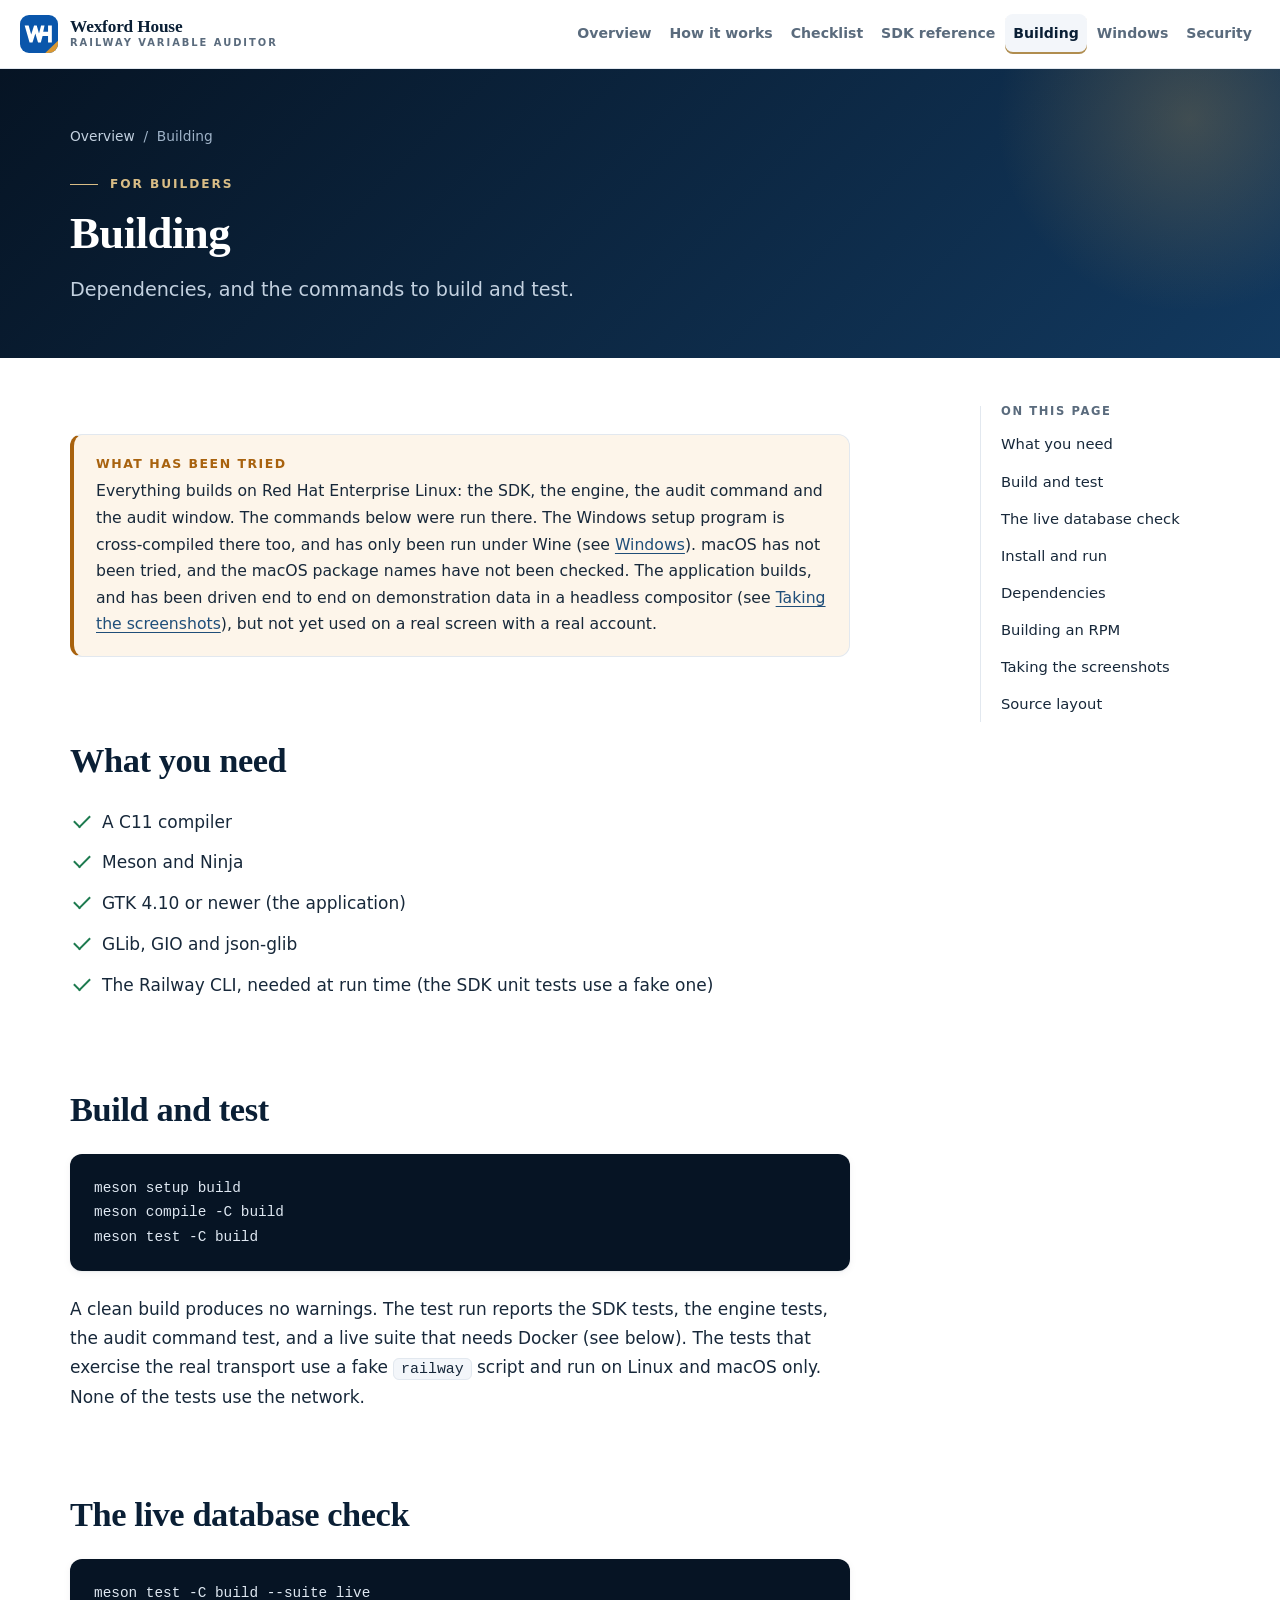
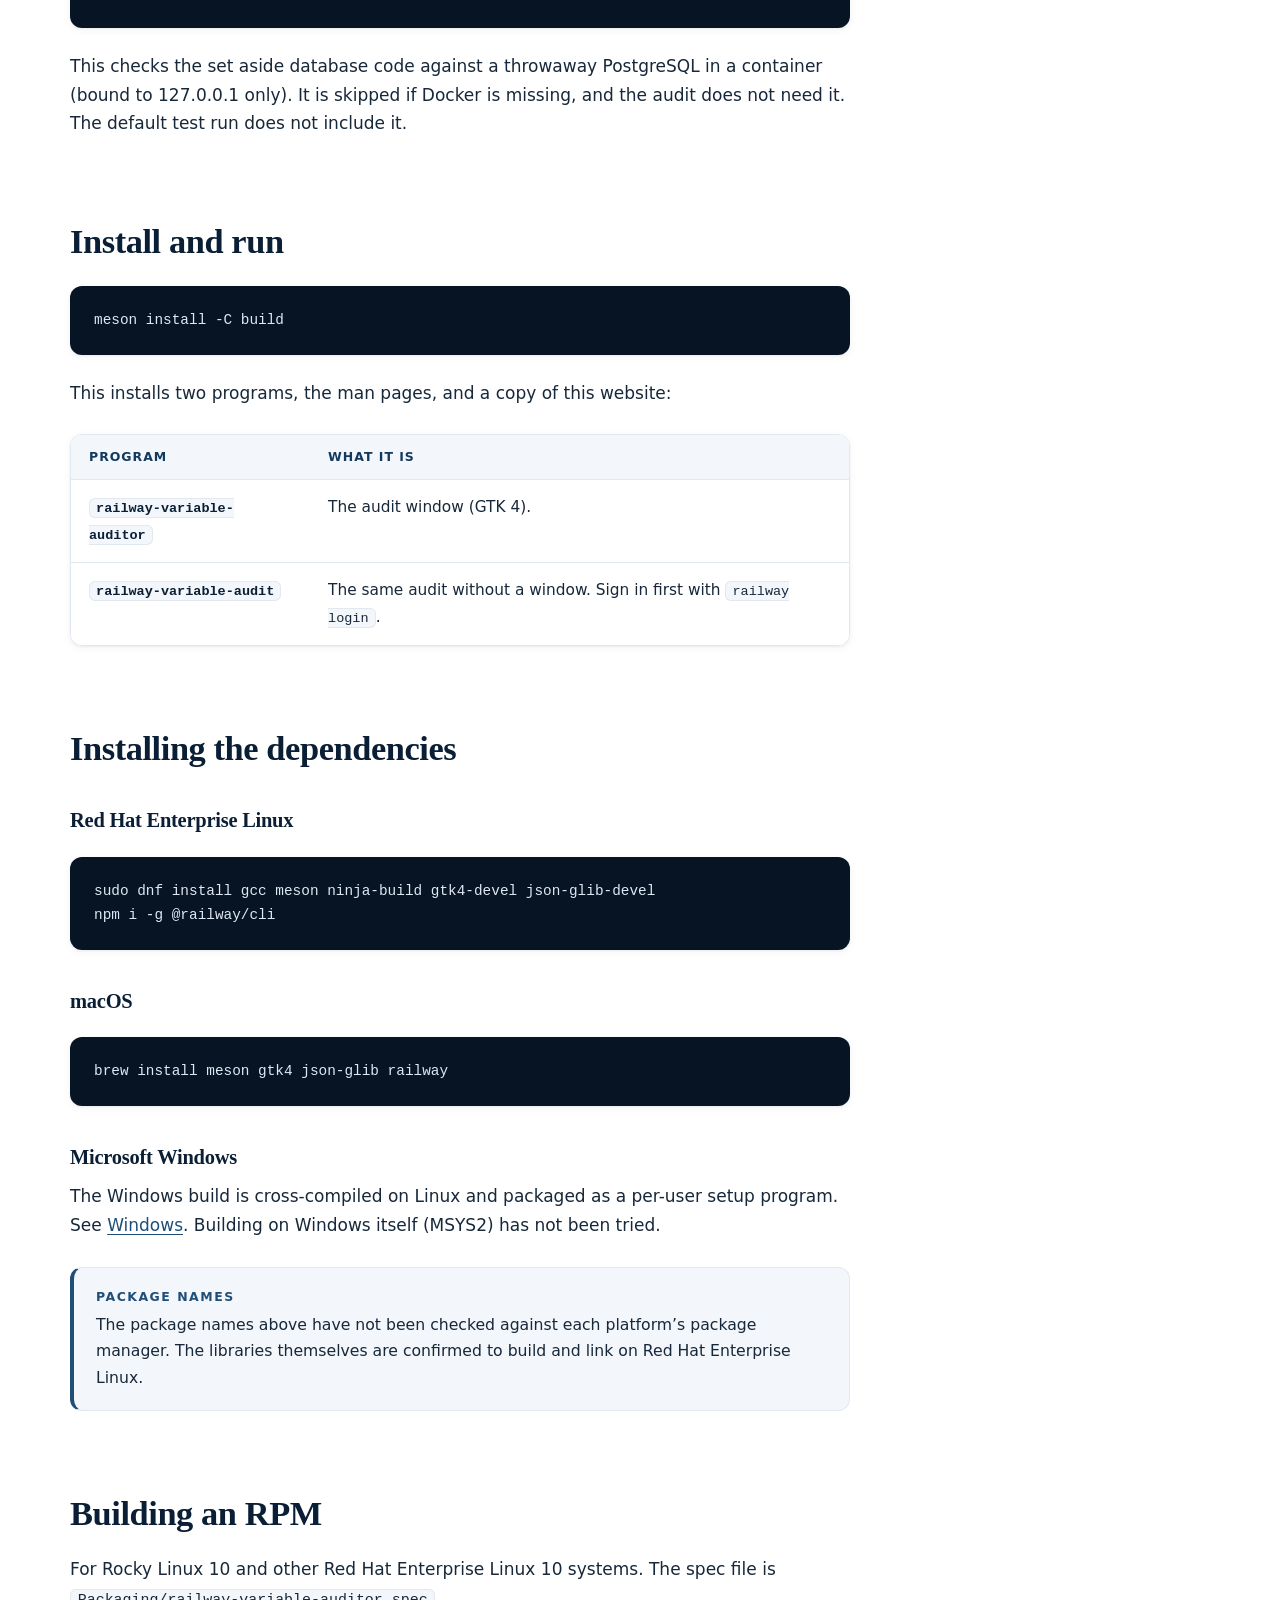
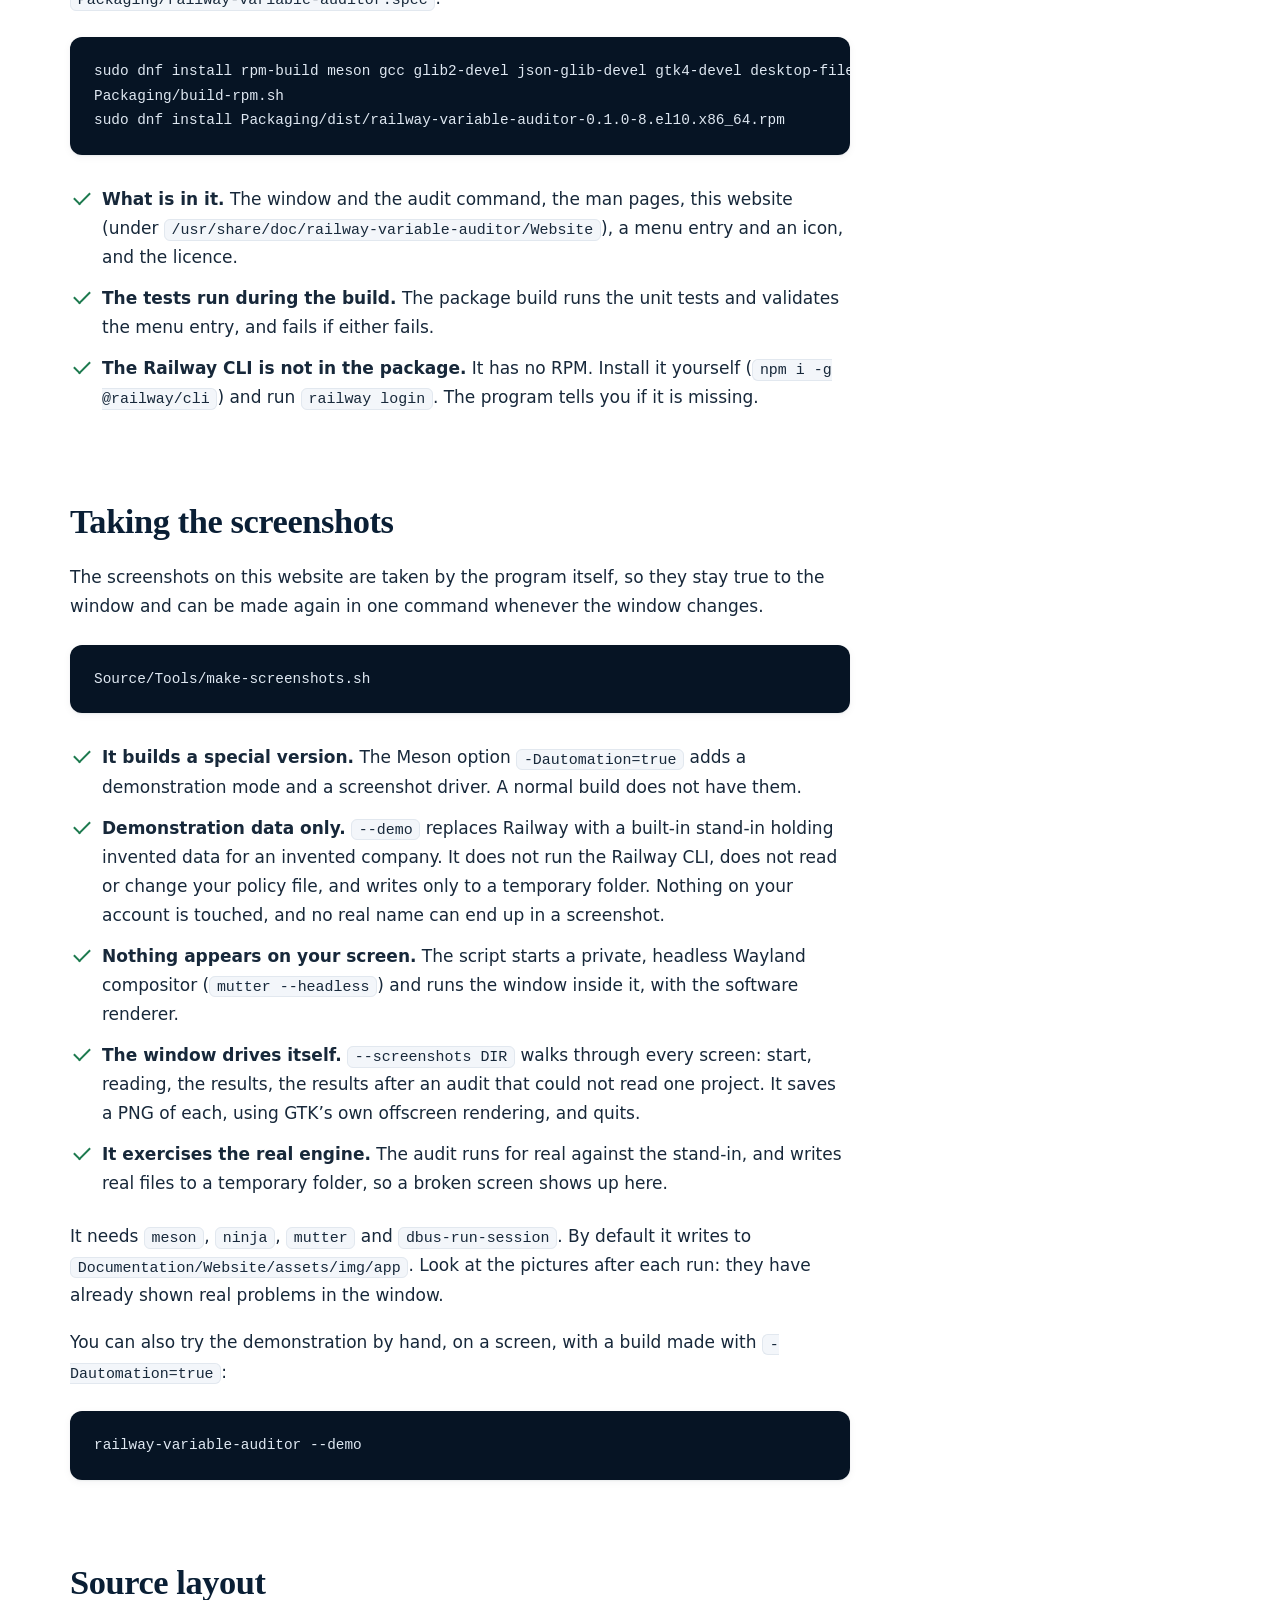
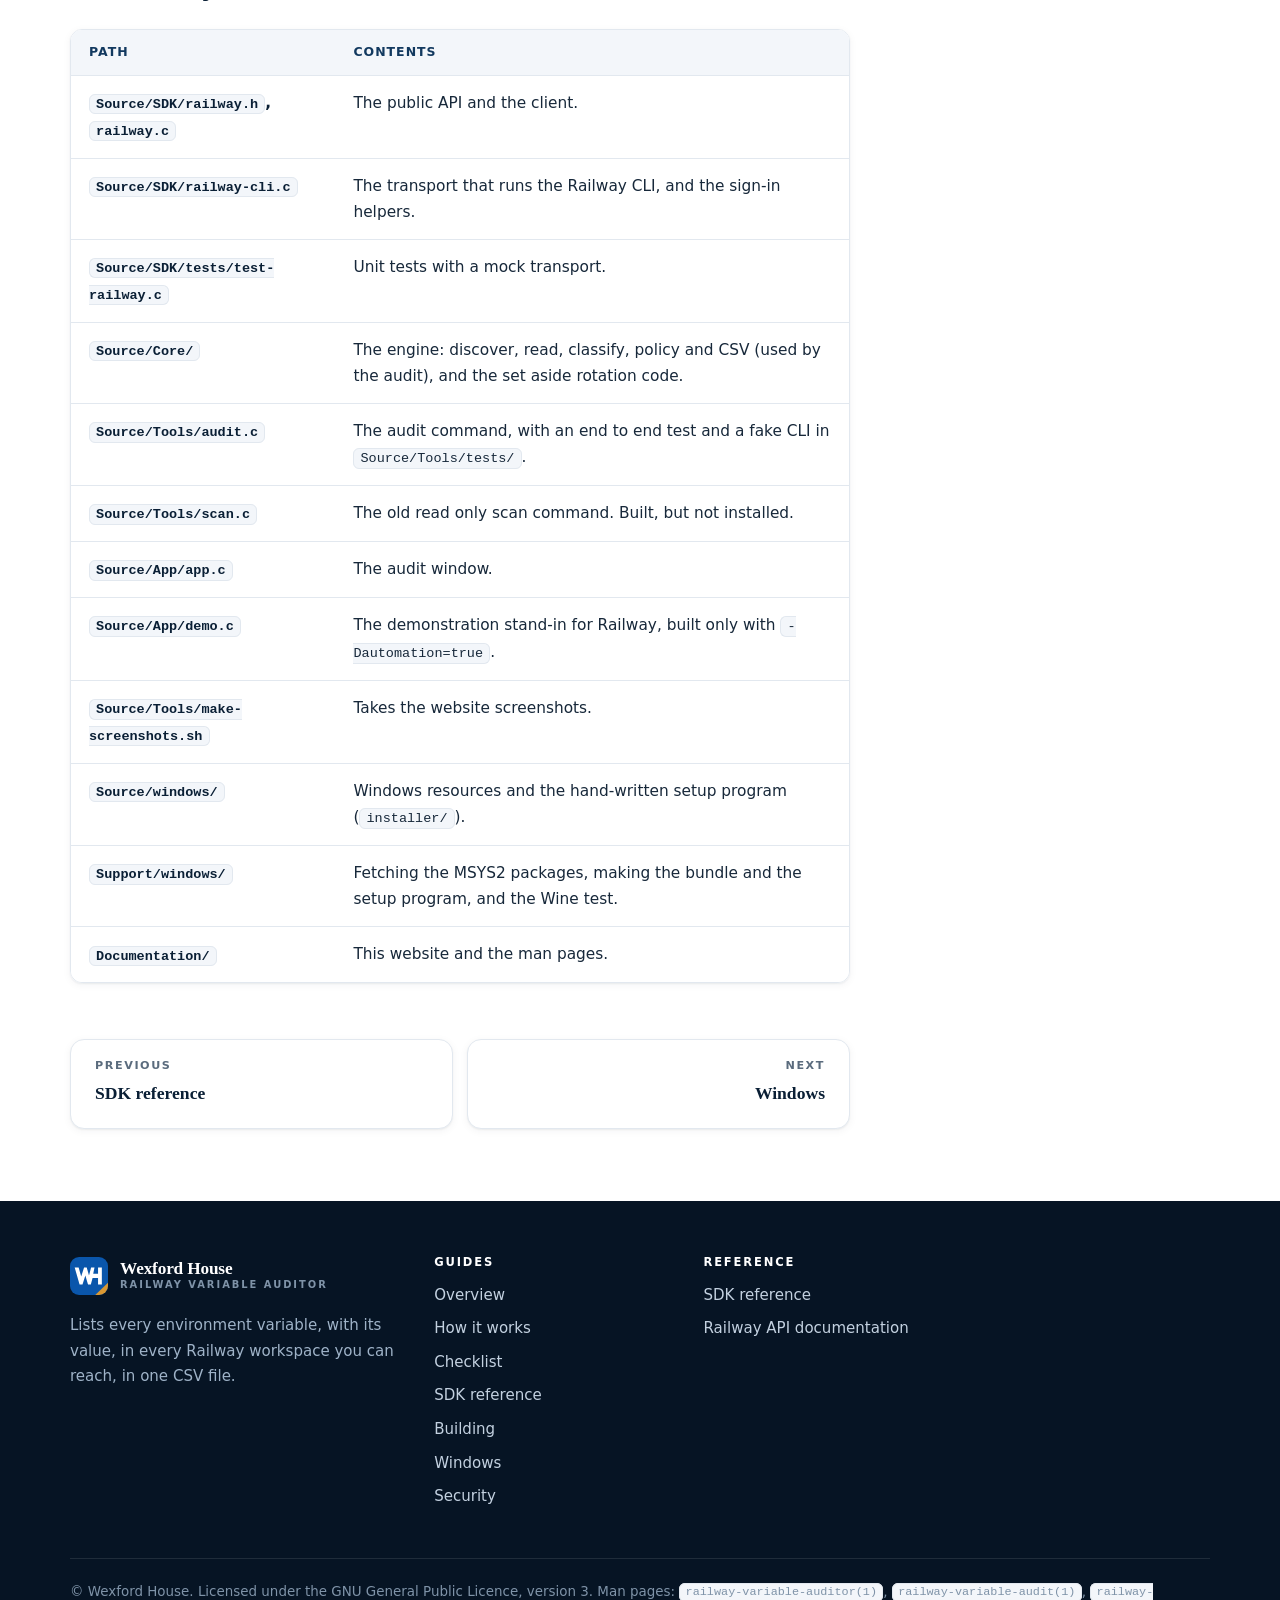
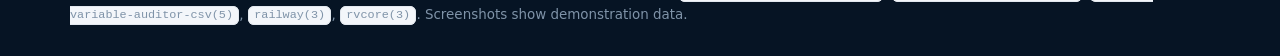
==== Documentation/Website/building.html @ 920ac32e "Initial commit" ====
<!--
  Copyright (c) 2026, Ross WD Cameron <ross@wexfordhouse.co.za>
  Copyright (c) 2026, Wexford House <https://wexfordhouse.co.za/>
-->
<!doctype html>
<html lang="en-ZA">
<head>
<meta charset="utf-8">
<meta name="viewport" content="width=device-width, initial-scale=1">
<title>Building | Wexford House Railway Variable Auditor</title>
<meta name="description" content="How to build and test Railway Variable Auditor with Meson on Red Hat Enterprise Linux, and the Windows setup program.">
<meta name="theme-color" content="#0a1f35">
<link rel="icon" href="assets/img/favicon.svg" type="image/svg+xml">
<link rel="stylesheet" href="assets/css/style.css">
</head>
<body>
<a class="skip" href="#main">Skip to content</a>
<header class="site-header">
<div class="wrap">
<a class="brand" href="index.html" aria-label="Wexford House Railway Variable Auditor - home"><img src="assets/img/favicon.svg" alt="" width="38" height="38"><span><b>Wexford House</b><small>Railway Variable Auditor</small></span></a>
<input type="checkbox" id="nav-toggle" class="nav-toggle" aria-label="Toggle navigation menu">
<label for="nav-toggle" class="nav-button" aria-hidden="true"><span></span><span></span><span></span></label>
<nav class="site-nav" aria-label="Main"><a href="index.html">Overview</a><a href="how-it-works.html">How it works</a><a href="checklist.html">Checklist</a><a href="sdk.html">SDK reference</a><a href="building.html" aria-current="page">Building</a><a href="windows.html">Windows</a><a href="security.html">Security</a></nav>
</div>
</header>
<main id="main">
<section class="page-head"><div class="wrap">
<div class="crumbs"><a href="index.html">Overview</a> &nbsp;/&nbsp; Building</div>
<span class="eyebrow">For builders</span>
<h1>Building</h1>
<p class="lead">Dependencies, and the commands to build and test.</p>
</div></section>
<div class="wrap doc">
<article>

<div class="callout warn"><strong class="t">What has been tried</strong><p>Everything builds on Red Hat Enterprise Linux: the SDK, the engine, the audit command and the audit window. The commands below were run there. The Windows setup program is cross-compiled there too, and has only been run under Wine (see <a href="windows.html">Windows</a>). macOS has not been tried, and the macOS package names have not been checked. The application builds, and has been driven end to end on demonstration data in a headless compositor (see <a href="#screenshots">Taking the screenshots</a>), but not yet used on a real screen with a real account.</p></div>

<h2 id="needs">What you need</h2>
<ul class="checks">
<li>A C11 compiler</li>
<li>Meson and Ninja</li>
<li>GTK 4.10 or newer (the application)</li>
<li>GLib, GIO and json-glib</li>
<li>The Railway CLI, needed at run time (the SDK unit tests use a fake one)</li>
</ul>

<h2 id="commands">Build and test</h2>
<pre><code>meson setup build
meson compile -C build
meson test -C build</code></pre>
<p>A clean build produces no warnings. The test run reports the SDK tests, the engine tests, the audit command test, and a live suite that needs Docker (see below). The tests that exercise the real transport use a fake <code>railway</code> script and run on Linux and macOS only. None of the tests use the network.</p>

<h2 id="live">The live database check</h2>
<pre><code>meson test -C build --suite live</code></pre>
<p>This checks the set aside database code against a throwaway PostgreSQL in a container (bound to 127.0.0.1 only). It is skipped if Docker is missing, and the audit does not need it. The default test run does not include it.</p>

<h2 id="install">Install and run</h2>
<pre><code>meson install -C build</code></pre>
<p>This installs two programs, the man pages, and a copy of this website:</p>
<div class="table-wrap"><table>
<thead><tr><th>Program</th><th>What it is</th></tr></thead>
<tbody>
<tr><td><code>railway-variable-auditor</code></td><td>The audit window (GTK 4).</td></tr>
<tr><td><code>railway-variable-audit</code></td><td>The same audit without a window. Sign in first with <code>railway login</code>.</td></tr>
</tbody></table></div>

<h2 id="platforms">Installing the dependencies</h2>
<h3>Red Hat Enterprise Linux</h3>
<pre><code>sudo dnf install gcc meson ninja-build gtk4-devel json-glib-devel
npm i -g @railway/cli</code></pre>
<h3>macOS</h3>
<pre><code>brew install meson gtk4 json-glib railway</code></pre>
<h3>Microsoft Windows</h3>
<p>The Windows build is cross-compiled on Linux and packaged as a per-user setup program. See <a href="windows.html">Windows</a>. Building on Windows itself (MSYS2) has not been tried.</p>
<div class="callout"><strong class="t">Package names</strong><p>The package names above have not been checked against each platform&rsquo;s package manager. The libraries themselves are confirmed to build and link on Red Hat Enterprise Linux.</p></div>

<h2 id="rpm">Building an RPM</h2>
<p>For Rocky Linux 10 and other Red Hat Enterprise Linux 10 systems. The spec file is <code>Packaging/railway-variable-auditor.spec</code>.</p>
<pre><code>sudo dnf install rpm-build meson gcc glib2-devel json-glib-devel gtk4-devel desktop-file-utils
Packaging/build-rpm.sh
sudo dnf install Packaging/dist/railway-variable-auditor-0.1.0-8.el10.x86_64.rpm</code></pre>
<ul class="checks">
<li><b>What is in it.</b> The window and the audit command, the man pages, this website (under <code>/usr/share/doc/railway-variable-auditor/Website</code>), a menu entry and an icon, and the licence.</li>
<li><b>The tests run during the build.</b> The package build runs the unit tests and validates the menu entry, and fails if either fails.</li>
<li><b>The Railway CLI is not in the package.</b> It has no RPM. Install it yourself (<code>npm i -g @railway/cli</code>) and run <code>railway login</code>. The program tells you if it is missing.</li>
</ul>

<h2 id="screenshots">Taking the screenshots</h2>
<p>The screenshots on this website are taken by the program itself, so they stay true to the window and can be made again in one command whenever the window changes.</p>
<pre><code>Source/Tools/make-screenshots.sh</code></pre>
<ul class="checks">
<li><b>It builds a special version.</b> The Meson option <code>-Dautomation=true</code> adds a demonstration mode and a screenshot driver. A normal build does not have them.</li>
<li><b>Demonstration data only.</b> <code>--demo</code> replaces Railway with a built-in stand-in holding invented data for an invented company. It does not run the Railway CLI, does not read or change your policy file, and writes only to a temporary folder. Nothing on your account is touched, and no real name can end up in a screenshot.</li>
<li><b>Nothing appears on your screen.</b> The script starts a private, headless Wayland compositor (<code>mutter --headless</code>) and runs the window inside it, with the software renderer.</li>
<li><b>The window drives itself.</b> <code>--screenshots DIR</code> walks through every screen: start, reading, the results, the results after an audit that could not read one project. It saves a PNG of each, using GTK&rsquo;s own offscreen rendering, and quits.</li>
<li><b>It exercises the real engine.</b> The audit runs for real against the stand-in, and writes real files to a temporary folder, so a broken screen shows up here.</li>
</ul>
<p>It needs <code>meson</code>, <code>ninja</code>, <code>mutter</code> and <code>dbus-run-session</code>. By default it writes to <code>Documentation/Website/assets/img/app</code>. Look at the pictures after each run: they have already shown real problems in the window.</p>
<p>You can also try the demonstration by hand, on a screen, with a build made with <code>-Dautomation=true</code>:</p>
<pre><code>railway-variable-auditor --demo</code></pre>

<h2 id="layout">Source layout</h2>
<div class="table-wrap"><table>
<thead><tr><th>Path</th><th>Contents</th></tr></thead>
<tbody>
<tr><td><code>Source/SDK/railway.h</code>, <code>railway.c</code></td><td>The public API and the client.</td></tr>
<tr><td><code>Source/SDK/railway-cli.c</code></td><td>The transport that runs the Railway CLI, and the sign-in helpers.</td></tr>
<tr><td><code>Source/SDK/tests/test-railway.c</code></td><td>Unit tests with a mock transport.</td></tr>
<tr><td><code>Source/Core/</code></td><td>The engine: discover, read, classify, policy and CSV (used by the audit), and the set aside rotation code.</td></tr>
<tr><td><code>Source/Tools/audit.c</code></td><td>The audit command, with an end to end test and a fake CLI in <code>Source/Tools/tests/</code>.</td></tr>
<tr><td><code>Source/Tools/scan.c</code></td><td>The old read only scan command. Built, but not installed.</td></tr>
<tr><td><code>Source/App/app.c</code></td><td>The audit window.</td></tr>
<tr><td><code>Source/App/demo.c</code></td><td>The demonstration stand-in for Railway, built only with <code>-Dautomation=true</code>.</td></tr>
<tr><td><code>Source/Tools/make-screenshots.sh</code></td><td>Takes the website screenshots.</td></tr>
<tr><td><code>Source/windows/</code></td><td>Windows resources and the hand-written setup program (<code>installer/</code>).</td></tr>
<tr><td><code>Support/windows/</code></td><td>Fetching the MSYS2 packages, making the bundle and the setup program, and the Wine test.</td></tr>
<tr><td><code>Documentation/</code></td><td>This website and the man pages.</td></tr>
</tbody></table></div>

<nav class="pager" aria-label="Page navigation"><a class="prev" href="sdk.html"><small>Previous</small><b>SDK reference</b></a><a class="next" href="windows.html"><small>Next</small><b>Windows</b></a></nav>
</article>
<aside class="toc" aria-label="On this page"><h4>On this page</h4><ul><li><a href="#needs">What you need</a></li><li><a href="#commands">Build and test</a></li><li><a href="#live">The live database check</a></li><li><a href="#install">Install and run</a></li><li><a href="#platforms">Dependencies</a></li><li><a href="#rpm">Building an RPM</a></li><li><a href="#screenshots">Taking the screenshots</a></li><li><a href="#layout">Source layout</a></li></ul></aside>
</div>
</main>
<footer class="site-footer">
<div class="wrap">
<div class="cols">
<div><a class="brand" href="index.html" aria-label="Wexford House Railway Variable Auditor - home"><img src="assets/img/favicon.svg" alt="" width="38" height="38"><span><b>Wexford House</b><small>Railway Variable Auditor</small></span></a>
<p style="margin-top:18px;max-width:34ch">Lists every environment variable, with its value, in every Railway workspace you can reach, in one CSV file.</p></div>
<div><h4>Guides</h4><ul><li><a href="index.html">Overview</a></li><li><a href="how-it-works.html">How it works</a></li><li><a href="checklist.html">Checklist</a></li><li><a href="sdk.html">SDK reference</a></li><li><a href="building.html">Building</a></li><li><a href="windows.html">Windows</a></li><li><a href="security.html">Security</a></li></ul></div>
<div><h4>Reference</h4><ul><li><a href="sdk.html">SDK reference</a></li><li><a href="https://docs.railway.com/integrations/api">Railway API documentation</a></li></ul></div>
</div>
<p class="legal">&copy; Wexford House. Licensed under the GNU General Public Licence, version 3. Man pages: <code>railway-variable-auditor(1)</code>, <code>railway-variable-audit(1)</code>, <code>railway-variable-auditor-csv(5)</code>, <code>railway(3)</code>, <code>rvcore(3)</code>. Screenshots show demonstration data.</p>
</div>
</footer>
</body>
</html>
---- Documentation/Website/assets/css/style.css ----
/*
 * Copyright (c) 2026, Ross WD Cameron <ross@wexfordhouse.co.za>
 * Copyright (c) 2026, Wexford House <https://wexfordhouse.co.za/>
 */
/* Wexford House Video Conferencing - product documentation
   Pure CSS, no JavaScript. Mobile first; the header menu is a CSS-only toggle. */

:root {
    --navy-950: #061424;
    --navy-900: #0a1f35;
    --navy-800: #12395f;
    --navy-700: #1f4e79;
    --navy-600: #2b6399;
    --navy-100: #e6edf5;
    --navy-50: #f3f6fa;
    --gold: #b08d4f;
    --gold-dark: #8a6a33;
    --gold-soft: #f6efe1;
    --ink: #17283a;
    --muted: #5a6b7d;
    --line: #e2e8ef;
    --bg: #ffffff;
    --bg-alt: #f6f8fb;
    --green: #1d7a4f;
    --amber: #a8620e;
    --radius: 0.875rem;
    --shadow-sm: 0 1px 2px rgba(10, 31, 53, .06), 0 2px 0.5rem rgba(10, 31, 53, .05);
    --shadow-md: 0 2px 0.25rem rgba(10, 31, 53, .06), 0 1rem 2.5rem rgba(10, 31, 53, .12);
    --serif: Georgia, "Iowan Old Style", "Palatino Linotype", "Book Antiqua", serif;
    --sans: "Segoe UI", system-ui, -apple-system, "Helvetica Neue", Arial, sans-serif;
    --mono: ui-monospace, SFMono-Regular, Menlo, Consolas, monospace;
    --wrap: 73.75rem;
    --header-h: 4.25rem;
}

*, *::before, *::after { box-sizing: border-box; }
html { font-size: clamp(100%, calc(100% + (100vw - 1600px) * 0.007), 275%); scroll-behavior: smooth; scroll-padding-top: calc(var(--header-h) + 1.5rem); -webkit-text-size-adjust: 100%; }
body {
    margin: 0;
    background: var(--bg);
    color: var(--ink);
    font: 1.0625rem/1.7 var(--sans);
    -webkit-font-smoothing: antialiased;
    text-rendering: optimizeLegibility;
}
img, svg { max-width: 100%; height: auto; }
a { color: var(--navy-700); text-decoration-thickness: 1px; text-underline-offset: 3px; }
a:hover { color: var(--navy-600); }
:focus-visible { outline: 3px solid rgba(176, 141, 79, .55); outline-offset: 2px; border-radius: 0.25rem; }

.skip { position: absolute; left: -999px; top: 0.5rem; background: var(--navy-900); color: #fff; padding: 0.625rem 1rem; border-radius: 0.5rem; z-index: 100; }
.skip:focus { left: 0.75rem; }
.wrap { width: 100%; max-width: var(--wrap); margin: 0 auto; padding: 0 1.25rem; }

h1, h2, h3, h4 { font-family: var(--serif); color: var(--navy-900); line-height: 1.2; letter-spacing: -.012em; margin: 0 0 .6em; }
h1 { font-size: clamp(2.1rem, 5vw, 3.4rem); font-weight: 700; }
h2 { font-size: clamp(1.55rem, 3vw, 2.15rem); font-weight: 700; margin-top: 2.4em; }
h3 { font-size: 1.28rem; font-weight: 700; margin-top: 1.9em; }
h4 { font-size: 1.05rem; font-family: var(--sans); font-weight: 700; letter-spacing: 0; }
p { margin: 0 0 1.1em; }
.lead { font-size: 1.2rem; color: var(--muted); line-height: 1.65; max-width: 62ch; }
.eyebrow { display: inline-block; font: 700 .76rem/1 var(--sans); letter-spacing: .16em; text-transform: uppercase; color: var(--gold-dark); margin-bottom: 1rem; }
.eyebrow::before { content: ""; display: inline-block; width: 1.75rem; height: 1px; background: var(--gold); vertical-align: middle; margin-right: 0.75rem; }

/* ---------- header ---------- */
.site-header { position: sticky; top: 0; z-index: 50; background: rgba(255, 255, 255, .92); -webkit-backdrop-filter: saturate(160%) blur(0.75rem); backdrop-filter: saturate(160%) blur(0.75rem); border-bottom: 1px solid var(--line); }
.site-header .wrap { display: flex; align-items: center; justify-content: space-between; height: var(--header-h); }
.brand { display: flex; align-items: center; gap: 0.75rem; text-decoration: none; color: var(--navy-900); flex: none; white-space: nowrap; }
.brand img { width: 2.375rem; height: 2.375rem; border-radius: 0.5625rem; }
.brand b { display: block; font: 700 1.08rem/1.1 var(--serif); letter-spacing: -.01em; }
.brand small { display: block; font: 600 .62rem/1.5 var(--sans); letter-spacing: .2em; text-transform: uppercase; color: var(--muted); }
.nav-toggle { position: absolute; opacity: 0; pointer-events: none; }
.nav-button { display: inline-flex; flex-direction: column; justify-content: center; gap: 0.3125rem; width: 2.75rem; height: 2.75rem; padding: 0 0.6875rem; border-radius: 0.625rem; cursor: pointer; }
.nav-button:hover { background: var(--navy-50); }
.nav-button span { display: block; height: 2px; background: var(--navy-900); border-radius: 2px; transition: transform .2s, opacity .2s; }
.nav-toggle:checked ~ .nav-button span:nth-child(1) { transform: translateY(0.4375rem) rotate(45deg); }
.nav-toggle:checked ~ .nav-button span:nth-child(2) { opacity: 0; }
.nav-toggle:checked ~ .nav-button span:nth-child(3) { transform: translateY(-7px) rotate(-45deg); }
.nav-toggle:focus-visible ~ .nav-button { outline: 3px solid rgba(176, 141, 79, .55); }
.site-nav { display: none; position: absolute; top: var(--header-h); left: 0; right: 0; background: #fff; border-bottom: 1px solid var(--line); box-shadow: var(--shadow-md); padding: 0.5rem 1.25rem 1.125rem; }
.nav-toggle:checked ~ .site-nav { display: block; }
.site-nav a { display: block; padding: 0.75rem 0.25rem; text-decoration: none; color: var(--ink); font-weight: 600; font-size: .98rem; border-bottom: 1px solid var(--line); }
.site-nav a[aria-current="page"] { color: var(--gold-dark); }
.site-nav a:last-child { border-bottom: 0; }
/* Deployment has a sub-page: shown indented in the phone menu, as a dropdown on wide screens. */
.nav-group > a { display: block; }
.nav-sub a { padding-left: 1.25rem; font-weight: 500; }
.site-nav a.parent-current { color: var(--gold-dark); }

/* ---------- hero ---------- */
.hero { position: relative; color: #fff; background: radial-gradient(62.5rem 31.25rem at 85% -10%, rgba(176, 141, 79, .28), transparent 60%), linear-gradient(135deg, var(--navy-950) 0%, var(--navy-900) 35%, var(--navy-800) 100%); padding: 4.5rem 0 0; overflow: hidden; }
.hero::after { content: ""; position: absolute; inset: 0; background-image: linear-gradient(rgba(255, 255, 255, .035) 1px, transparent 1px), linear-gradient(90deg, rgba(255, 255, 255, .035) 1px, transparent 1px); background-size: 3.5rem 3.5rem; mask-image: linear-gradient(180deg, #000, transparent 75%); -webkit-mask-image: linear-gradient(180deg, #000, transparent 75%); pointer-events: none; }
.hero .wrap { position: relative; z-index: 1; }
.hero h1 { color: #fff; max-width: 17ch; }
.hero .lead { color: #c3d1e0; }
.hero .eyebrow { color: #d9bd86; }
.hero .eyebrow::before { background: #d9bd86; }
.hero-actions { display: flex; flex-wrap: wrap; gap: 0.75rem; margin: 1.875rem 0 3.25rem; }
.hero-shot { margin: 0 auto -1px; max-width: 65rem; }
.hero-shot .frame { border-radius: 0.875rem 0.875rem 0 0; border-bottom: 0; box-shadow: 0 -4px 3.75rem rgba(0, 0, 0, .35); }

.btn { display: inline-flex; align-items: center; gap: 0.625rem; padding: 0.8125rem 1.5rem; border-radius: 62.4375rem; font: 700 .96rem/1 var(--sans); text-decoration: none; transition: transform .15s, background .15s, box-shadow .15s; }
.btn:hover { transform: translateY(-1px); }
.btn-gold { background: linear-gradient(180deg, #c9a45f, var(--gold)); color: #1b1305; box-shadow: 0 0.375rem 1.125rem rgba(176, 141, 79, .35); }
.btn-gold:hover { color: #1b1305; box-shadow: 0 0.625rem 1.5rem rgba(176, 141, 79, .45); }
.btn-ghost { border: 1px solid rgba(255, 255, 255, .35); color: #fff; }
.btn-ghost:hover { background: rgba(255, 255, 255, .1); color: #fff; }
.btn-navy { background: var(--navy-800); color: #fff; }
.btn-navy:hover { background: var(--navy-700); color: #fff; }

/* ---------- sections & cards ---------- */
.section { padding: 4.75rem 0; }
.section.alt { background: var(--bg-alt); border-top: 1px solid var(--line); border-bottom: 1px solid var(--line); }
.section-head { max-width: 42.5rem; margin-bottom: 2.75rem; }
.section-head h2 { margin-top: 0; }
.grid { display: grid; gap: 1.375rem; }
.grid.cols-3, .grid.cols-2 { grid-template-columns: 1fr; }
.card { background: #fff; border: 1px solid var(--line); border-radius: var(--radius); padding: 1.75rem; box-shadow: var(--shadow-sm); transition: transform .2s, box-shadow .2s, border-color .2s; }
a.card { display: block; text-decoration: none; color: inherit; }
a.card:hover { transform: translateY(-3px); box-shadow: var(--shadow-md); border-color: #cfd9e5; color: inherit; }
.card h3 { margin: 1.125rem 0 0.5rem; font-size: 1.2rem; }
.card p { margin: 0; color: var(--muted); font-size: .98rem; line-height: 1.6; }
.card .more { display: inline-block; margin-top: 1rem; font-weight: 700; font-size: .92rem; color: var(--navy-700); }
.icon { display: grid; place-items: center; width: 3rem; height: 3rem; border-radius: 0.75rem; background: linear-gradient(135deg, var(--navy-800), var(--navy-700)); color: #fff; }
.icon svg { width: 1.5rem; height: 1.5rem; fill: none; stroke: currentColor; stroke-width: 1.7; stroke-linecap: round; stroke-linejoin: round; }

/* steps */
.steps { list-style: none; counter-reset: step; margin: 1.75rem 0; padding: 0; display: grid; grid-template-columns: minmax(0, 1fr); gap: 1rem; }
.steps > li { counter-increment: step; position: relative; padding: 1.375rem 1.5rem 1.375rem 5.25rem; background: #fff; border: 1px solid var(--line); border-radius: var(--radius); box-shadow: var(--shadow-sm); }
.steps > li::before { content: counter(step); position: absolute; left: 1.375rem; top: 1.125rem; width: 2.75rem; height: 2.75rem; display: grid; place-items: center; font: 700 1.3rem/1 var(--serif); color: var(--gold-dark); background: var(--gold-soft); border: 1px solid #e6d6b4; border-radius: 50%; }
.steps > li > :last-child { margin-bottom: 0; }
.steps h3, .steps h4 { margin: 0 0 0.25rem; font-size: 1.08rem; font-family: var(--sans); }
.steps p { margin: 0; color: var(--muted); font-size: .98rem; }

/* ---------- screenshots ---------- */
figure.shot { margin: 2.125rem 0; }
.frame { background: #fff; border: 1px solid #d5dde8; border-radius: 0.75rem; overflow: hidden; box-shadow: var(--shadow-md); }
.frame .bar { display: flex; align-items: center; gap: 0.4375rem; padding: 0.6875rem 0.875rem; background: linear-gradient(180deg, #f5f7fa, #eaeff5); border-bottom: 1px solid #d5dde8; }
.frame .bar i { width: 0.6875rem; height: 0.6875rem; border-radius: 50%; background: #cdd6e1; }
.frame .bar i:nth-child(1) { background: #ec6a5e; }
.frame .bar i:nth-child(2) { background: #f4bf4f; }
.frame .bar i:nth-child(3) { background: #61c554; }
.frame a { display: block; line-height: 0; }
.frame img { display: block; width: 100%; height: auto; }
figcaption { margin-top: 0.875rem; font-size: .92rem; color: var(--muted); text-align: center; line-height: 1.55; }
figcaption b { color: var(--navy-900); }
.phone { max-width: 18.125rem; margin: 0 auto; }
.phone .frame { border-radius: 2rem; border: 0.5rem solid #0d1b2b; background: #0d1b2b; }
.phone .frame .bar { display: none; }
.phone .frame img { border-radius: 1.375rem; }
.shots-2 { display: grid; gap: 1.5rem; grid-template-columns: 1fr; align-items: start; }
.shots-2 figure.shot { margin: 0; }

/* ---------- callouts, tables, code ---------- */
.callout { margin: 1.75rem 0; padding: 1.125rem 1.375rem; border-radius: 0.75rem; border: 1px solid var(--line); border-left: 0.25rem solid var(--navy-700); background: var(--navy-50); font-size: .98rem; }
.callout > :last-child { margin-bottom: 0; }
.callout strong.t { display: block; margin-bottom: 0.25rem; font-size: .78rem; letter-spacing: .12em; text-transform: uppercase; color: var(--navy-700); }
.callout.tip { border-left-color: var(--green); background: #f1f9f5; }
.callout.tip strong.t { color: var(--green); }
.callout.warn { border-left-color: var(--amber); background: #fdf5ea; }
.callout.warn strong.t { color: var(--amber); }
.callout.gold { border-left-color: var(--gold); background: var(--gold-soft); }
.callout.gold strong.t { color: var(--gold-dark); }

.table-wrap { overflow-x: auto; margin: 1.625rem 0; border: 1px solid var(--line); border-radius: 0.75rem; box-shadow: var(--shadow-sm); }
table { width: 100%; border-collapse: collapse; font-size: .96rem; background: #fff; }
th, td { padding: 0.875rem 1.125rem; text-align: left; vertical-align: top; border-bottom: 1px solid var(--line); }
th { background: var(--navy-50); font: 700 .78rem/1.3 var(--sans); letter-spacing: .08em; text-transform: uppercase; color: var(--navy-800); white-space: nowrap; }
tr:last-child td { border-bottom: 0; }
td:first-child { font-weight: 600; color: var(--navy-900); }
.yes { color: var(--green); font-weight: 700; }
.no { color: #9aa7b6; }
code, kbd { font-family: var(--mono); font-size: .88em; background: var(--navy-50); border: 1px solid var(--line); padding: .12em .45em; border-radius: 0.375rem; }
pre { margin: 1.5rem 0; padding: 1.375rem 1.5rem; overflow-x: auto; background: var(--navy-950); color: #dfe8f2; border-radius: 0.75rem; font: .9rem/1.7 var(--mono); box-shadow: var(--shadow-sm); }
pre code { background: none; border: 0; padding: 0; color: inherit; font-size: inherit; }
pre .c { color: #7f93a8; }
.ui { font-weight: 600; color: var(--navy-900); background: var(--navy-50); border: 1px solid var(--line); padding: .05em .5em; border-radius: 0.375rem; white-space: nowrap; }

ul.checks { list-style: none; padding: 0; margin: 1.125rem 0; }
ul.checks li { position: relative; padding: 0.375rem 0 0.375rem 2rem; }
ul.checks li::before { content: ""; position: absolute; left: 0.25rem; top: 0.8125rem; width: 1rem; height: 0.5625rem; border-left: 2px solid var(--green); border-bottom: 2px solid var(--green); transform: rotate(-45deg); }
ul.plain { padding-left: 1.2em; }
ul.plain li, ol.plain li { margin: .35em 0; }

details { border: 1px solid var(--line); border-radius: 0.75rem; background: #fff; margin: 0.75rem 0; box-shadow: var(--shadow-sm); }
details summary { cursor: pointer; padding: 1.125rem 3.5rem 1.125rem 1.375rem; font-weight: 700; color: var(--navy-900); position: relative; list-style: none; }
details summary::-webkit-details-marker { display: none; }
details summary::after { content: "+"; position: absolute; right: 1.375rem; top: 50%; transform: translateY(-50%); font: 400 1.6rem/1 var(--sans); color: var(--gold-dark); }
details[open] summary::after { content: "\2212"; }
details[open] summary { border-bottom: 1px solid var(--line); }
details .answer { padding: 1.125rem 1.375rem 0.5rem; color: var(--ink); }

/* ---------- documentation pages ---------- */
.page-head { background: linear-gradient(135deg, var(--navy-950), var(--navy-800)); color: #fff; padding: 3.5rem 0 3.25rem; position: relative; overflow: hidden; }
.page-head::after { content: ""; position: absolute; right: -120px; top: -160px; width: 26.25rem; height: 26.25rem; border-radius: 50%; background: radial-gradient(circle, rgba(176, 141, 79, .3), transparent 65%); }
.page-head .wrap { position: relative; z-index: 1; }
.page-head h1 { color: #fff; font-size: clamp(1.9rem, 4vw, 2.8rem); margin-bottom: 0.875rem; }
.page-head .lead { color: #c3d1e0; margin: 0; }
.page-head .eyebrow { color: #d9bd86; }
.page-head .eyebrow::before { background: #d9bd86; }
.crumbs { font-size: .86rem; color: #9fb3c8; margin-bottom: 1.25rem; }
.crumbs a { color: #c3d1e0; text-decoration: none; }
.crumbs a:hover { color: #fff; text-decoration: underline; }

.doc { display: grid; gap: 2.5rem; padding-block: 3rem 4.5rem; grid-template-columns: minmax(0, 1fr); }
.doc article { min-width: 0; max-width: 48.75rem; }
.doc article > h2:first-child { margin-top: 0; }
.toc { order: -1; padding: 1.125rem 1.25rem; border: 1px solid var(--line); border-radius: 0.75rem; background: var(--bg-alt); font-size: .92rem; }
.toc h4 { margin: 0 0 0.5rem; font: 700 .72rem/1 var(--sans); letter-spacing: .14em; text-transform: uppercase; color: var(--muted); }
.toc ul { list-style: none; margin: 0; padding: 0; }
.toc li a { display: block; padding: 0.375rem 0; text-decoration: none; color: var(--ink); }
.toc li a:hover { color: var(--gold-dark); }

.pager { display: grid; gap: 0.875rem; margin-top: 3.5rem; grid-template-columns: 1fr; }
.pager a { display: block; padding: 1.25rem 1.5rem; border: 1px solid var(--line); border-radius: var(--radius); text-decoration: none; background: #fff; box-shadow: var(--shadow-sm); transition: border-color .2s, transform .2s; }
.pager a:hover { border-color: var(--gold); transform: translateY(-2px); }
.pager small { display: block; font: 700 .7rem/1 var(--sans); letter-spacing: .14em; text-transform: uppercase; color: var(--muted); margin-bottom: 0.5rem; }
.pager b { font: 700 1.1rem/1.3 var(--serif); color: var(--navy-900); }
.pager .next { text-align: right; }

/* ---------- footer ---------- */
.site-footer { background: var(--navy-950); color: #9fb3c8; padding: 3.5rem 0 2.25rem; font-size: .94rem; }
.site-footer .cols { display: grid; gap: 2rem; grid-template-columns: 1fr; }
.site-footer .brand { color: #fff; }
.site-footer .brand small { color: #7f93a8; }
.site-footer h4 { color: #fff; font: 700 .72rem/1 var(--sans); letter-spacing: .16em; text-transform: uppercase; margin-bottom: 0.875rem; }
.site-footer ul { list-style: none; margin: 0; padding: 0; }
.site-footer li { margin: 0.5rem 0; }
.site-footer a { color: #c3d1e0; text-decoration: none; }
.site-footer a:hover { color: #fff; text-decoration: underline; }
.site-footer .legal { margin-top: 2.5rem; padding-top: 1.375rem; border-top: 1px solid rgba(255, 255, 255, .1); font-size: .84rem; color: #7f93a8; }

/* diagram */
.diagram { margin: 1.875rem 0; padding: 1.375rem; background: #fff; border: 1px solid var(--line); border-radius: var(--radius); box-shadow: var(--shadow-sm); overflow-x: auto; }
.diagram svg { display: block; min-width: 40rem; width: 100%; height: auto; }

/* ---------- larger screens ---------- */
@media (min-width: 720px) {
    .grid.cols-2 { grid-template-columns: repeat(2, 1fr); }
    .grid.cols-3 { grid-template-columns: repeat(2, 1fr); }
    .shots-2 { grid-template-columns: 1fr 1fr; }
    .pager { grid-template-columns: 1fr 1fr; }
    .site-footer .cols { grid-template-columns: 1.4fr 1fr 1fr 1fr; }
    .section { padding: 6rem 0; }
}
@media (min-width: 1024px) {
    .grid.cols-3 { grid-template-columns: repeat(3, 1fr); }
    .doc { grid-template-columns: minmax(0, 1fr) 14.375rem; gap: 4rem; }
    .toc { order: 2; position: sticky; top: calc(var(--header-h) + 1.5rem); align-self: start; border: 0; background: none; padding: 0 0 0 1.25rem; border-left: 1px solid var(--line); border-radius: 0; }
    .hero { padding-top: 6rem; }
}
@media (min-width: 1260px) {
    .site-header .wrap { max-width: 80rem; gap: 1rem; }
    .nav-button, .nav-toggle { display: none; }
    .site-nav { display: flex; position: static; gap: 0.125rem; padding: 0; background: none; border: 0; box-shadow: none; }
    .site-nav a { padding: 0.5rem 0.5rem; border: 0; border-radius: 0.5rem; font-size: .88rem; color: var(--muted); white-space: nowrap; }
    .site-nav a:hover { background: var(--navy-50); color: var(--navy-900); }
    .site-nav a[aria-current="page"] { color: var(--navy-900); background: var(--navy-50); box-shadow: inset 0 -2px 0 var(--gold); }
    .site-nav a.parent-current { color: var(--navy-900); background: var(--navy-50); box-shadow: inset 0 -2px 0 var(--gold); }
    .nav-group { position: relative; display: flex; }
    .nav-group > a::after { content: ""; display: inline-block; margin-left: 0.4rem; width: 0.4rem; height: 0.4rem; border-right: 2px solid currentColor; border-bottom: 2px solid currentColor; transform: translateY(-0.15rem) rotate(45deg); opacity: .6; }
    .nav-sub { display: none; position: absolute; top: calc(100% - 0.125rem); left: 0; min-width: 11rem; padding: 0.375rem; background: #fff; border: 1px solid var(--line); border-radius: 0.625rem; box-shadow: var(--shadow-md); z-index: 60; }
    .nav-group:hover .nav-sub, .nav-group:focus-within .nav-sub { display: block; }
    .nav-sub a { padding: 0.5rem 0.75rem; font-weight: 600; color: var(--ink); }
}

@media (max-width: 520px) {
    body { font-size: 1.0312rem; }
    .steps > li { padding: 1.25rem 1.125rem 1.25rem 1.125rem; }
    .steps > li::before { position: static; margin-bottom: 0.75rem; }
    .hero-actions .btn { width: 100%; justify-content: center; }
    th, td { padding: 0.75rem 0.875rem; }
}

@media (prefers-reduced-motion: reduce) {
    html { scroll-behavior: auto; }
    *, *::before, *::after { transition: none !important; }
}

@media print {
    .site-header, .toc, .pager, .site-footer .cols, .hero-actions { display: none; }
    .hero, .page-head { background: none; color: #000; padding: 1.25rem 0; }
    .hero h1, .page-head h1 { color: #000; }
    .frame, .card, details { box-shadow: none; break-inside: avoid; }
    a { color: inherit; }
}

/* image thumbnails inside cards */
.card.has-thumb { padding-top: 0; overflow: hidden; }
.card .thumb { margin: 0 -28px 1.375rem; border-bottom: 1px solid var(--line); background: var(--navy-900); line-height: 0; aspect-ratio: 1 / 1; overflow: hidden; }
.card .thumb img { display: block; width: 100%; height: 100%; object-fit: cover; object-position: top left; }
.cta-band { background: linear-gradient(135deg, var(--navy-900), var(--navy-700)); color: #fff; border-radius: 1.25rem; padding: 3rem 2rem; text-align: center; position: relative; overflow: hidden; }
.cta-band h2 { color: #fff; margin: 0 0 0.625rem; }
.cta-band p { color: #c3d1e0; max-width: 52ch; margin: 0 auto 1.625rem; }
.stat-row { display: grid; gap: 1.125rem; grid-template-columns: repeat(2, 1fr); margin: 1.75rem 0; }
.stat { padding: 1.125rem 1.25rem; border: 1px solid var(--line); border-radius: 0.75rem; background: #fff; }
.stat b { display: block; font: 700 1.7rem/1.1 var(--serif); color: var(--navy-800); }
.stat span { font-size: .88rem; color: var(--muted); }
@media (min-width: 720px) { .stat-row { grid-template-columns: repeat(4, 1fr); } }

/* ---------- click-to-enlarge screenshots (pure CSS, :target based) ---------- */
.frame a.zoom { cursor: zoom-in; position: relative; }
.frame a.zoom::after { content: "Click to enlarge"; position: absolute; right: 0.75rem; bottom: 0.75rem; padding: 0.4375rem 0.75rem; border-radius: 62.4375rem; background: rgba(6, 20, 36, .78); color: #fff; font: 600 .74rem/1 var(--sans); letter-spacing: .02em; opacity: 0; transform: translateY(0.25rem); transition: opacity .2s, transform .2s; pointer-events: none; }
.frame a.zoom:hover::after, .frame a.zoom:focus-visible::after { opacity: 1; transform: none; }
.lightbox { display: none; position: fixed; inset: 0; z-index: 200; align-items: center; justify-content: center; background: rgba(6, 20, 36, .9); -webkit-backdrop-filter: blur(0.3125rem); backdrop-filter: blur(0.3125rem); }
.lightbox:target { display: flex; animation: lb-in .18s ease-out; }
.lightbox .lb-link { display: flex; align-items: center; justify-content: center; width: 100%; height: 100%; padding: 2.5vh 2.5vw; line-height: 0; cursor: zoom-out; }
.lightbox .lb-link img { display: block; width: auto; height: auto; max-width: 95vw; max-height: 95vh; object-fit: contain; border-radius: 0.5rem; background: #fff; box-shadow: 0 1.5rem 5.625rem rgba(0, 0, 0, .6); }
.lightbox .lb-close { position: fixed; top: 0.875rem; right: 1.125rem; z-index: 2; display: grid; place-items: center; width: 2.875rem; height: 2.875rem; border-radius: 50%; background: rgba(255, 255, 255, .16); color: #fff; font: 300 2rem/1 var(--sans); text-decoration: none; }
.lightbox .lb-close:hover { background: rgba(255, 255, 255, .3); color: #fff; }
body:has(.lightbox:target) { overflow: hidden; }
@keyframes lb-in { from { opacity: 0; } to { opacity: 1; } }
@media (prefers-reduced-motion: reduce) { .lightbox:target { animation: none; } }
@media print { .lightbox { display: none !important; } }

/* Features comparison: the first data column (this product) is tinted so it stands out. */
.compare th:nth-child(2), .compare td:nth-child(2) { background: var(--navy-50); }
.compare th:nth-child(2) { color: var(--gold-dark); }
.feature-grid .card h3 { margin-top: 0.25rem; }
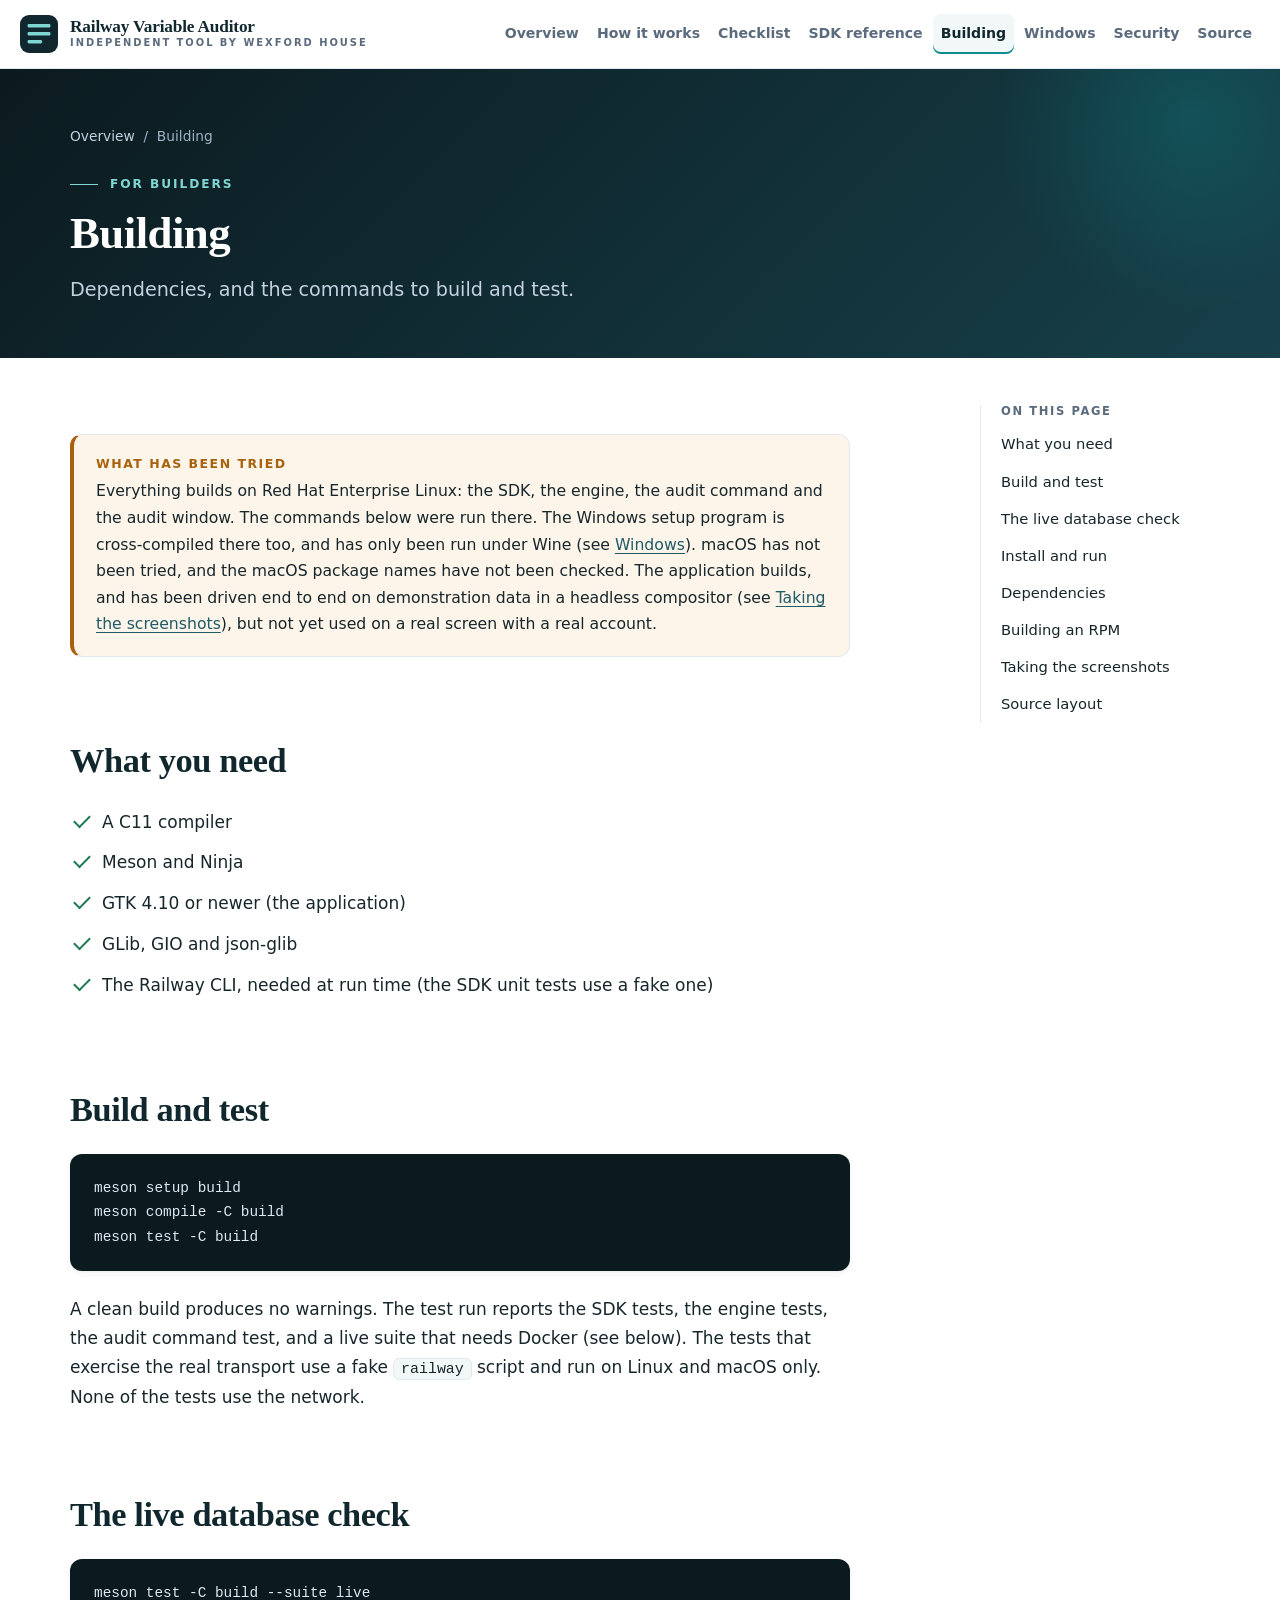
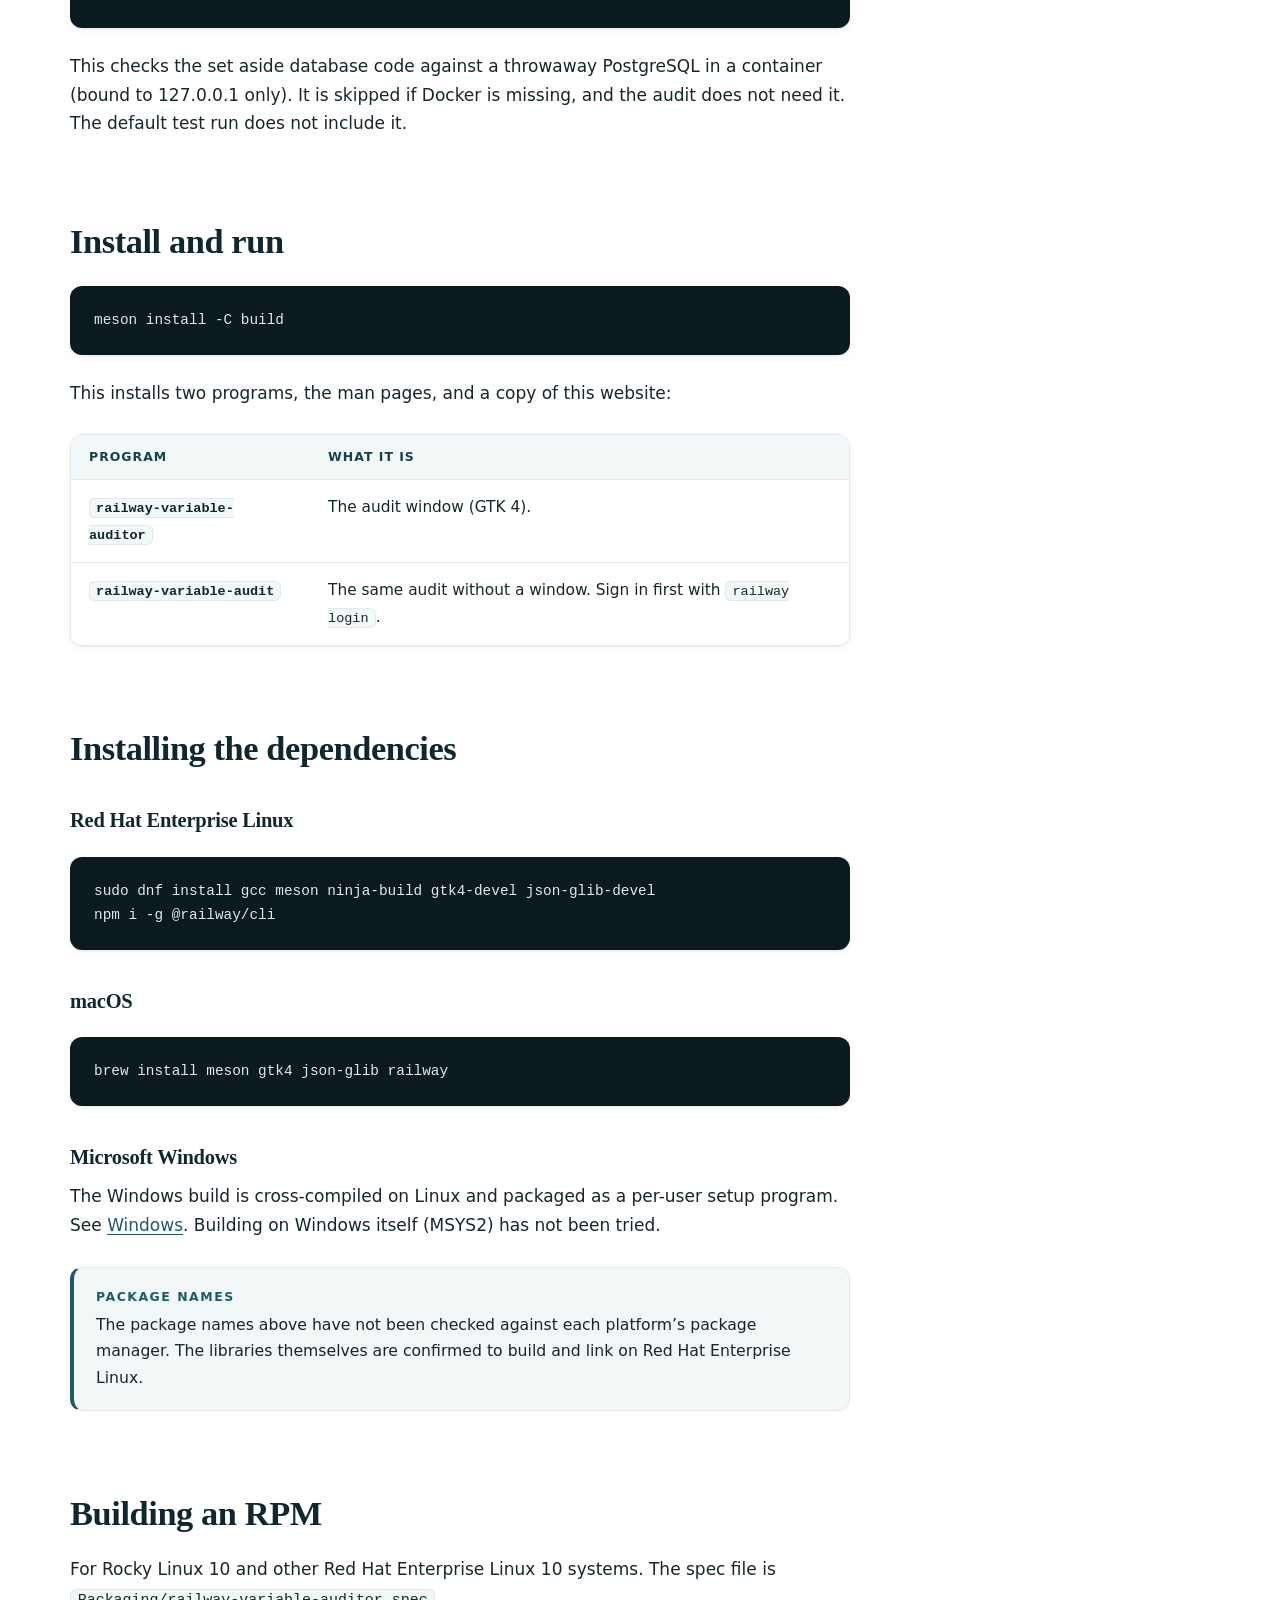
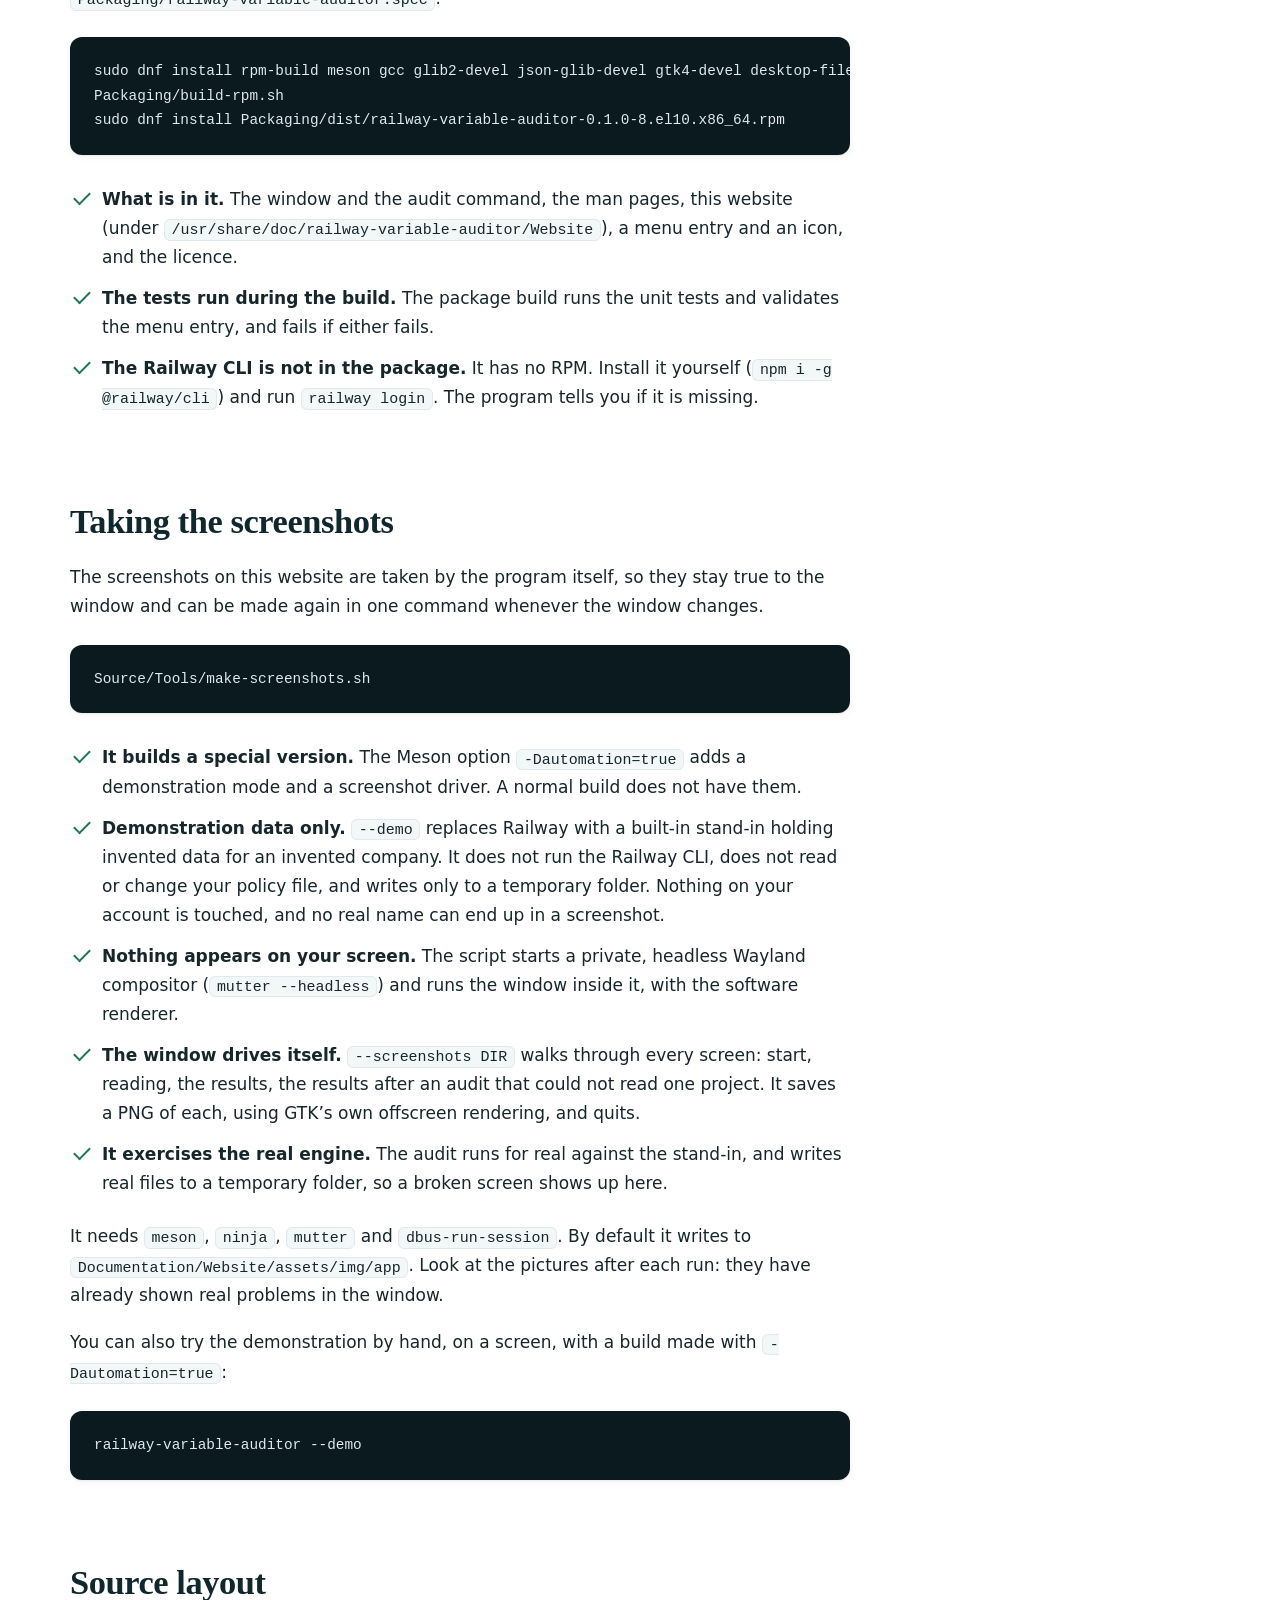
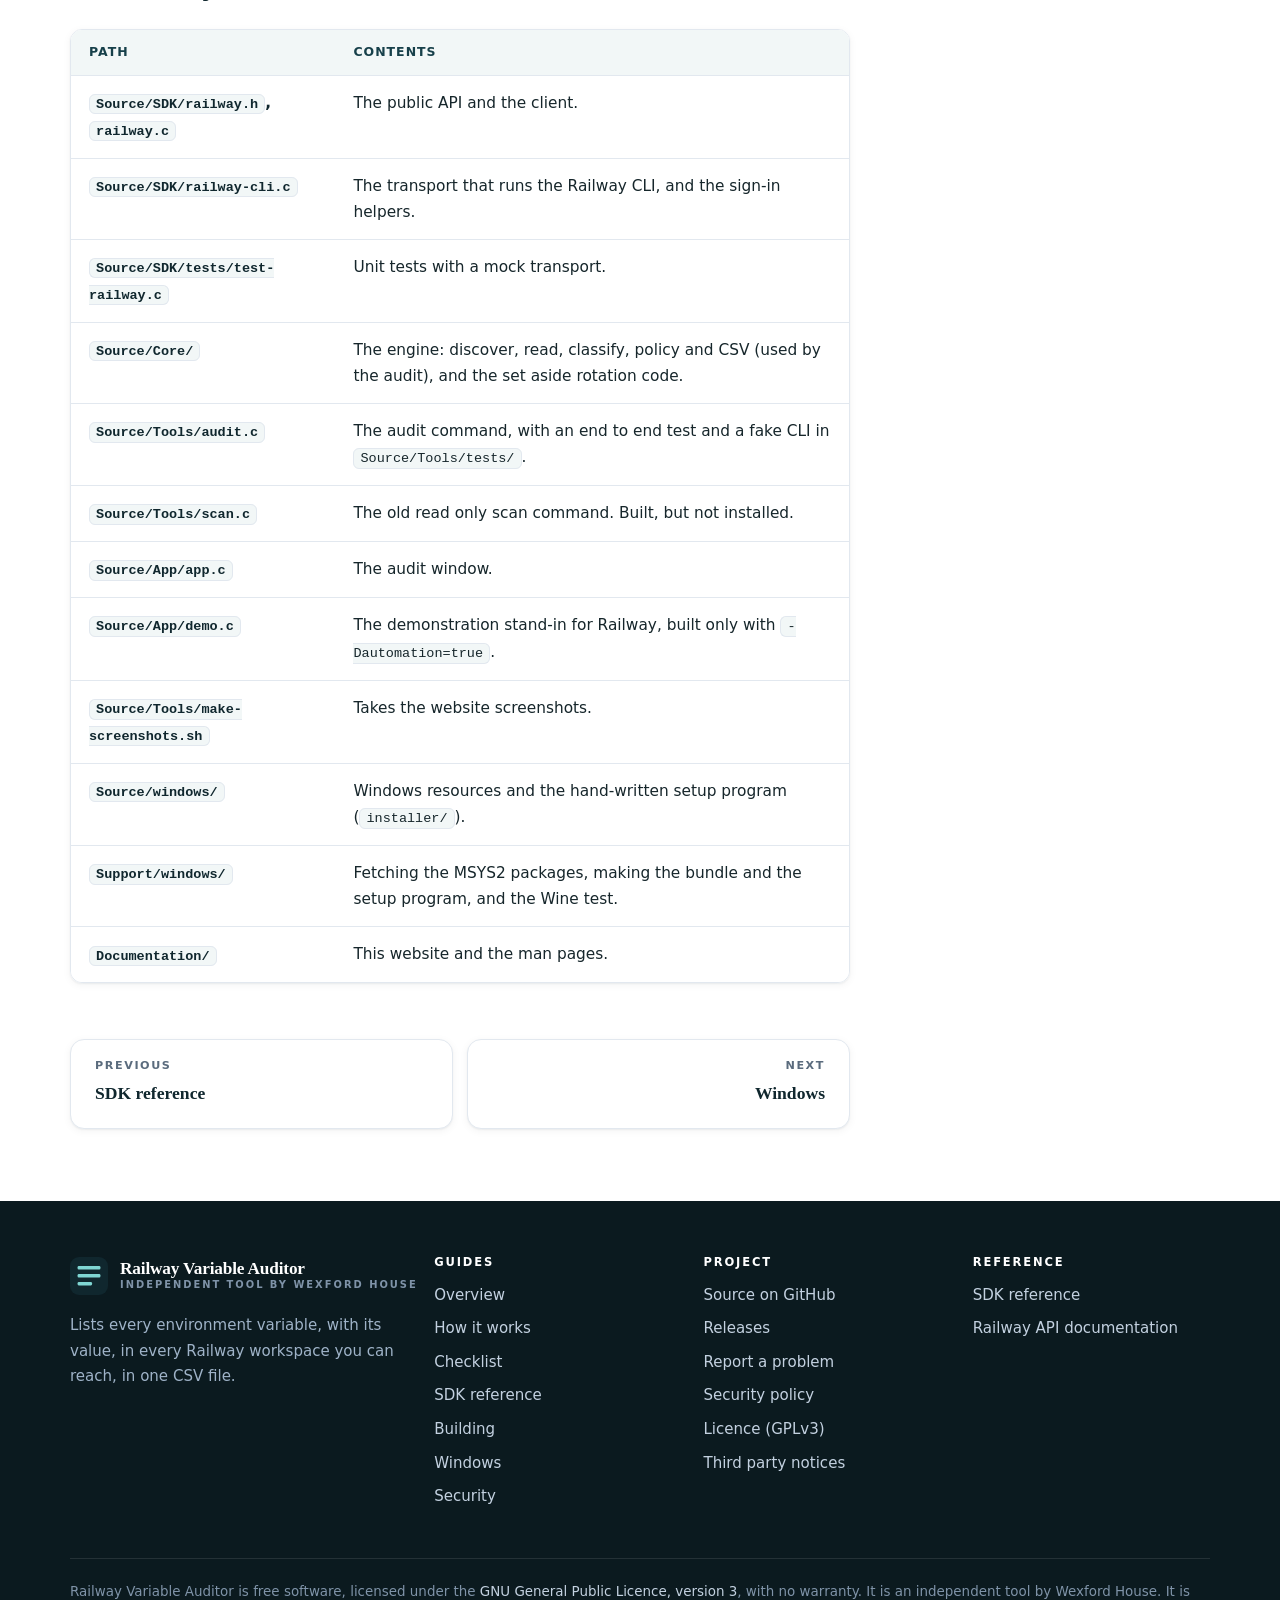
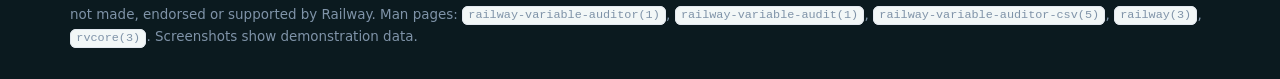
==== commit 431b3900: "Website: new theme, source and licence links, disclaimer, get it section" ====
--- a/Documentation/Website/building.html
+++ b/Documentation/Website/building.html
@@ -7,9 +7,16 @@
 <head>
 <meta charset="utf-8">
 <meta name="viewport" content="width=device-width, initial-scale=1">
-<title>Building | Wexford House Railway Variable Auditor</title>
+<title>Building | Railway Variable Auditor</title>
 <meta name="description" content="How to build and test Railway Variable Auditor with Meson on Red Hat Enterprise Linux, and the Windows setup program.">
-<meta name="theme-color" content="#0a1f35">
+<meta name="theme-color" content="#10272e">
+<link rel="canonical" href="https://rwdc-wexfordhouse.github.io/railway-variable-auditor/building.html">
+<meta property="og:type" content="website">
+<meta property="og:title" content="Building | Railway Variable Auditor">
+<meta property="og:description" content="How to build and test Railway Variable Auditor with Meson on Red Hat Enterprise Linux, and the Windows setup program.">
+<meta property="og:url" content="https://rwdc-wexfordhouse.github.io/railway-variable-auditor/building.html">
+<meta property="og:image" content="https://rwdc-wexfordhouse.github.io/railway-variable-auditor/assets/img/app/03-results.png">
+<meta name="twitter:card" content="summary_large_image">
 <link rel="icon" href="assets/img/favicon.svg" type="image/svg+xml">
 <link rel="stylesheet" href="assets/css/style.css">
 </head>
@@ -17,10 +24,10 @@
 <a class="skip" href="#main">Skip to content</a>
 <header class="site-header">
 <div class="wrap">
-<a class="brand" href="index.html" aria-label="Wexford House Railway Variable Auditor - home"><img src="assets/img/favicon.svg" alt="" width="38" height="38"><span><b>Wexford House</b><small>Railway Variable Auditor</small></span></a>
+<a class="brand" href="index.html" aria-label="Railway Variable Auditor - home"><img src="assets/img/favicon.svg" alt="" width="38" height="38"><span><b>Railway Variable Auditor</b><small>Independent tool by Wexford House</small></span></a>
 <input type="checkbox" id="nav-toggle" class="nav-toggle" aria-label="Toggle navigation menu">
 <label for="nav-toggle" class="nav-button" aria-hidden="true"><span></span><span></span><span></span></label>
-<nav class="site-nav" aria-label="Main"><a href="index.html">Overview</a><a href="how-it-works.html">How it works</a><a href="checklist.html">Checklist</a><a href="sdk.html">SDK reference</a><a href="building.html" aria-current="page">Building</a><a href="windows.html">Windows</a><a href="security.html">Security</a></nav>
+<nav class="site-nav" aria-label="Main"><a href="index.html">Overview</a><a href="how-it-works.html">How it works</a><a href="checklist.html">Checklist</a><a href="sdk.html">SDK reference</a><a href="building.html" aria-current="page">Building</a><a href="windows.html">Windows</a><a href="security.html">Security</a><a href="https://github.com/rwdc-wexfordhouse/railway-variable-auditor">Source</a></nav>
 </div>
 </header>
 <main id="main">
@@ -125,12 +132,13 @@
 <footer class="site-footer">
 <div class="wrap">
 <div class="cols">
-<div><a class="brand" href="index.html" aria-label="Wexford House Railway Variable Auditor - home"><img src="assets/img/favicon.svg" alt="" width="38" height="38"><span><b>Wexford House</b><small>Railway Variable Auditor</small></span></a>
+<div><a class="brand" href="index.html" aria-label="Railway Variable Auditor - home"><img src="assets/img/favicon.svg" alt="" width="38" height="38"><span><b>Railway Variable Auditor</b><small>Independent tool by Wexford House</small></span></a>
 <p style="margin-top:18px;max-width:34ch">Lists every environment variable, with its value, in every Railway workspace you can reach, in one CSV file.</p></div>
 <div><h4>Guides</h4><ul><li><a href="index.html">Overview</a></li><li><a href="how-it-works.html">How it works</a></li><li><a href="checklist.html">Checklist</a></li><li><a href="sdk.html">SDK reference</a></li><li><a href="building.html">Building</a></li><li><a href="windows.html">Windows</a></li><li><a href="security.html">Security</a></li></ul></div>
+<div><h4>Project</h4><ul><li><a href="https://github.com/rwdc-wexfordhouse/railway-variable-auditor">Source on GitHub</a></li><li><a href="https://github.com/rwdc-wexfordhouse/railway-variable-auditor/releases">Releases</a></li><li><a href="https://github.com/rwdc-wexfordhouse/railway-variable-auditor/issues">Report a problem</a></li><li><a href="https://github.com/rwdc-wexfordhouse/railway-variable-auditor/blob/main/SECURITY.md">Security policy</a></li><li><a href="https://github.com/rwdc-wexfordhouse/railway-variable-auditor/blob/main/LICENSE">Licence (GPLv3)</a></li><li><a href="https://github.com/rwdc-wexfordhouse/railway-variable-auditor/blob/main/THIRD-PARTY-NOTICES.md">Third party notices</a></li></ul></div>
 <div><h4>Reference</h4><ul><li><a href="sdk.html">SDK reference</a></li><li><a href="https://docs.railway.com/integrations/api">Railway API documentation</a></li></ul></div>
 </div>
-<p class="legal">&copy; Wexford House. Licensed under the GNU General Public Licence, version 3. Man pages: <code>railway-variable-auditor(1)</code>, <code>railway-variable-audit(1)</code>, <code>railway-variable-auditor-csv(5)</code>, <code>railway(3)</code>, <code>rvcore(3)</code>. Screenshots show demonstration data.</p>
+<p class="legal">Railway Variable Auditor is free software, licensed under the <a href="https://github.com/rwdc-wexfordhouse/railway-variable-auditor/blob/main/LICENSE">GNU General Public Licence, version 3</a>, with no warranty. It is an independent tool by Wexford House. It is not made, endorsed or supported by Railway. Man pages: <code>railway-variable-auditor(1)</code>, <code>railway-variable-audit(1)</code>, <code>railway-variable-auditor-csv(5)</code>, <code>railway(3)</code>, <code>rvcore(3)</code>. Screenshots show demonstration data.</p>
 </div>
 </footer>
 </body>
--- a/Documentation/Website/assets/css/style.css
+++ b/Documentation/Website/assets/css/style.css
@@ -6,26 +6,26 @@
    Pure CSS, no JavaScript. Mobile first; the header menu is a CSS-only toggle. */
 
 :root {
-    --navy-950: #061424;
-    --navy-900: #0a1f35;
-    --navy-800: #12395f;
-    --navy-700: #1f4e79;
-    --navy-600: #2b6399;
-    --navy-100: #e6edf5;
-    --navy-50: #f3f6fa;
-    --gold: #b08d4f;
-    --gold-dark: #8a6a33;
-    --gold-soft: #f6efe1;
-    --ink: #17283a;
+    --navy-950: #0b1a1f;
+    --navy-900: #10272e;
+    --navy-800: #17404a;
+    --navy-700: #1f5a66;
+    --navy-600: #2b7885;
+    --navy-100: #e5f0f1;
+    --navy-50: #f2f7f7;
+    --gold: #0f8b8d;
+    --gold-dark: #0b6e70;
+    --gold-soft: #e2f3f3;
+    --ink: #16262b;
     --muted: #5a6b7d;
     --line: #e2e8ef;
     --bg: #ffffff;
-    --bg-alt: #f6f8fb;
+    --bg-alt: #f5f8f8;
     --green: #1d7a4f;
     --amber: #a8620e;
     --radius: 0.875rem;
-    --shadow-sm: 0 1px 2px rgba(10, 31, 53, .06), 0 2px 0.5rem rgba(10, 31, 53, .05);
-    --shadow-md: 0 2px 0.25rem rgba(10, 31, 53, .06), 0 1rem 2.5rem rgba(10, 31, 53, .12);
+    --shadow-sm: 0 1px 2px rgba(16, 39, 46, .06), 0 2px 0.5rem rgba(16, 39, 46, .05);
+    --shadow-md: 0 2px 0.25rem rgba(16, 39, 46, .06), 0 1rem 2.5rem rgba(16, 39, 46, .12);
     --serif: Georgia, "Iowan Old Style", "Palatino Linotype", "Book Antiqua", serif;
     --sans: "Segoe UI", system-ui, -apple-system, "Helvetica Neue", Arial, sans-serif;
     --mono: ui-monospace, SFMono-Regular, Menlo, Consolas, monospace;
@@ -46,7 +46,7 @@
 img, svg { max-width: 100%; height: auto; }
 a { color: var(--navy-700); text-decoration-thickness: 1px; text-underline-offset: 3px; }
 a:hover { color: var(--navy-600); }
-:focus-visible { outline: 3px solid rgba(176, 141, 79, .55); outline-offset: 2px; border-radius: 0.25rem; }
+:focus-visible { outline: 3px solid rgba(15, 139, 141, .55); outline-offset: 2px; border-radius: 0.25rem; }
 
 .skip { position: absolute; left: -999px; top: 0.5rem; background: var(--navy-900); color: #fff; padding: 0.625rem 1rem; border-radius: 0.5rem; z-index: 100; }
 .skip:focus { left: 0.75rem; }
@@ -76,7 +76,7 @@
 .nav-toggle:checked ~ .nav-button span:nth-child(1) { transform: translateY(0.4375rem) rotate(45deg); }
 .nav-toggle:checked ~ .nav-button span:nth-child(2) { opacity: 0; }
 .nav-toggle:checked ~ .nav-button span:nth-child(3) { transform: translateY(-7px) rotate(-45deg); }
-.nav-toggle:focus-visible ~ .nav-button { outline: 3px solid rgba(176, 141, 79, .55); }
+.nav-toggle:focus-visible ~ .nav-button { outline: 3px solid rgba(15, 139, 141, .55); }
 .site-nav { display: none; position: absolute; top: var(--header-h); left: 0; right: 0; background: #fff; border-bottom: 1px solid var(--line); box-shadow: var(--shadow-md); padding: 0.5rem 1.25rem 1.125rem; }
 .nav-toggle:checked ~ .site-nav { display: block; }
 .site-nav a { display: block; padding: 0.75rem 0.25rem; text-decoration: none; color: var(--ink); font-weight: 600; font-size: .98rem; border-bottom: 1px solid var(--line); }
@@ -88,21 +88,21 @@
 .site-nav a.parent-current { color: var(--gold-dark); }
 
 /* ---------- hero ---------- */
-.hero { position: relative; color: #fff; background: radial-gradient(62.5rem 31.25rem at 85% -10%, rgba(176, 141, 79, .28), transparent 60%), linear-gradient(135deg, var(--navy-950) 0%, var(--navy-900) 35%, var(--navy-800) 100%); padding: 4.5rem 0 0; overflow: hidden; }
+.hero { position: relative; color: #fff; background: radial-gradient(62.5rem 31.25rem at 85% -10%, rgba(15, 139, 141, .28), transparent 60%), linear-gradient(135deg, var(--navy-950) 0%, var(--navy-900) 35%, var(--navy-800) 100%); padding: 4.5rem 0 0; overflow: hidden; }
 .hero::after { content: ""; position: absolute; inset: 0; background-image: linear-gradient(rgba(255, 255, 255, .035) 1px, transparent 1px), linear-gradient(90deg, rgba(255, 255, 255, .035) 1px, transparent 1px); background-size: 3.5rem 3.5rem; mask-image: linear-gradient(180deg, #000, transparent 75%); -webkit-mask-image: linear-gradient(180deg, #000, transparent 75%); pointer-events: none; }
 .hero .wrap { position: relative; z-index: 1; }
 .hero h1 { color: #fff; max-width: 17ch; }
 .hero .lead { color: #c3d1e0; }
-.hero .eyebrow { color: #d9bd86; }
-.hero .eyebrow::before { background: #d9bd86; }
+.hero .eyebrow { color: #7fd6d3; }
+.hero .eyebrow::before { background: #7fd6d3; }
 .hero-actions { display: flex; flex-wrap: wrap; gap: 0.75rem; margin: 1.875rem 0 3.25rem; }
 .hero-shot { margin: 0 auto -1px; max-width: 65rem; }
 .hero-shot .frame { border-radius: 0.875rem 0.875rem 0 0; border-bottom: 0; box-shadow: 0 -4px 3.75rem rgba(0, 0, 0, .35); }
 
 .btn { display: inline-flex; align-items: center; gap: 0.625rem; padding: 0.8125rem 1.5rem; border-radius: 62.4375rem; font: 700 .96rem/1 var(--sans); text-decoration: none; transition: transform .15s, background .15s, box-shadow .15s; }
 .btn:hover { transform: translateY(-1px); }
-.btn-gold { background: linear-gradient(180deg, #c9a45f, var(--gold)); color: #1b1305; box-shadow: 0 0.375rem 1.125rem rgba(176, 141, 79, .35); }
-.btn-gold:hover { color: #1b1305; box-shadow: 0 0.625rem 1.5rem rgba(176, 141, 79, .45); }
+.btn-gold { background: linear-gradient(180deg, #c9a45f, var(--gold)); color: #04201f; box-shadow: 0 0.375rem 1.125rem rgba(15, 139, 141, .35); }
+.btn-gold:hover { color: #04201f; box-shadow: 0 0.625rem 1.5rem rgba(15, 139, 141, .45); }
 .btn-ghost { border: 1px solid rgba(255, 255, 255, .35); color: #fff; }
 .btn-ghost:hover { background: rgba(255, 255, 255, .1); color: #fff; }
 .btn-navy { background: var(--navy-800); color: #fff; }
@@ -145,7 +145,7 @@
 figcaption { margin-top: 0.875rem; font-size: .92rem; color: var(--muted); text-align: center; line-height: 1.55; }
 figcaption b { color: var(--navy-900); }
 .phone { max-width: 18.125rem; margin: 0 auto; }
-.phone .frame { border-radius: 2rem; border: 0.5rem solid #0d1b2b; background: #0d1b2b; }
+.phone .frame { border-radius: 2rem; border: 0.5rem solid #0b1a1f; background: #0b1a1f; }
 .phone .frame .bar { display: none; }
 .phone .frame img { border-radius: 1.375rem; }
 .shots-2 { display: grid; gap: 1.5rem; grid-template-columns: 1fr; align-items: start; }
@@ -192,12 +192,12 @@
 
 /* ---------- documentation pages ---------- */
 .page-head { background: linear-gradient(135deg, var(--navy-950), var(--navy-800)); color: #fff; padding: 3.5rem 0 3.25rem; position: relative; overflow: hidden; }
-.page-head::after { content: ""; position: absolute; right: -120px; top: -160px; width: 26.25rem; height: 26.25rem; border-radius: 50%; background: radial-gradient(circle, rgba(176, 141, 79, .3), transparent 65%); }
+.page-head::after { content: ""; position: absolute; right: -120px; top: -160px; width: 26.25rem; height: 26.25rem; border-radius: 50%; background: radial-gradient(circle, rgba(15, 139, 141, .3), transparent 65%); }
 .page-head .wrap { position: relative; z-index: 1; }
 .page-head h1 { color: #fff; font-size: clamp(1.9rem, 4vw, 2.8rem); margin-bottom: 0.875rem; }
 .page-head .lead { color: #c3d1e0; margin: 0; }
-.page-head .eyebrow { color: #d9bd86; }
-.page-head .eyebrow::before { background: #d9bd86; }
+.page-head .eyebrow { color: #7fd6d3; }
+.page-head .eyebrow::before { background: #7fd6d3; }
 .crumbs { font-size: .86rem; color: #9fb3c8; margin-bottom: 1.25rem; }
 .crumbs a { color: #c3d1e0; text-decoration: none; }
 .crumbs a:hover { color: #fff; text-decoration: underline; }
@@ -300,9 +300,9 @@
 
 /* ---------- click-to-enlarge screenshots (pure CSS, :target based) ---------- */
 .frame a.zoom { cursor: zoom-in; position: relative; }
-.frame a.zoom::after { content: "Click to enlarge"; position: absolute; right: 0.75rem; bottom: 0.75rem; padding: 0.4375rem 0.75rem; border-radius: 62.4375rem; background: rgba(6, 20, 36, .78); color: #fff; font: 600 .74rem/1 var(--sans); letter-spacing: .02em; opacity: 0; transform: translateY(0.25rem); transition: opacity .2s, transform .2s; pointer-events: none; }
+.frame a.zoom::after { content: "Click to enlarge"; position: absolute; right: 0.75rem; bottom: 0.75rem; padding: 0.4375rem 0.75rem; border-radius: 62.4375rem; background: rgba(11, 26, 31, .78); color: #fff; font: 600 .74rem/1 var(--sans); letter-spacing: .02em; opacity: 0; transform: translateY(0.25rem); transition: opacity .2s, transform .2s; pointer-events: none; }
 .frame a.zoom:hover::after, .frame a.zoom:focus-visible::after { opacity: 1; transform: none; }
-.lightbox { display: none; position: fixed; inset: 0; z-index: 200; align-items: center; justify-content: center; background: rgba(6, 20, 36, .9); -webkit-backdrop-filter: blur(0.3125rem); backdrop-filter: blur(0.3125rem); }
+.lightbox { display: none; position: fixed; inset: 0; z-index: 200; align-items: center; justify-content: center; background: rgba(11, 26, 31, .9); -webkit-backdrop-filter: blur(0.3125rem); backdrop-filter: blur(0.3125rem); }
 .lightbox:target { display: flex; animation: lb-in .18s ease-out; }
 .lightbox .lb-link { display: flex; align-items: center; justify-content: center; width: 100%; height: 100%; padding: 2.5vh 2.5vw; line-height: 0; cursor: zoom-out; }
 .lightbox .lb-link img { display: block; width: auto; height: auto; max-width: 95vw; max-height: 95vh; object-fit: contain; border-radius: 0.5rem; background: #fff; box-shadow: 0 1.5rem 5.625rem rgba(0, 0, 0, .6); }
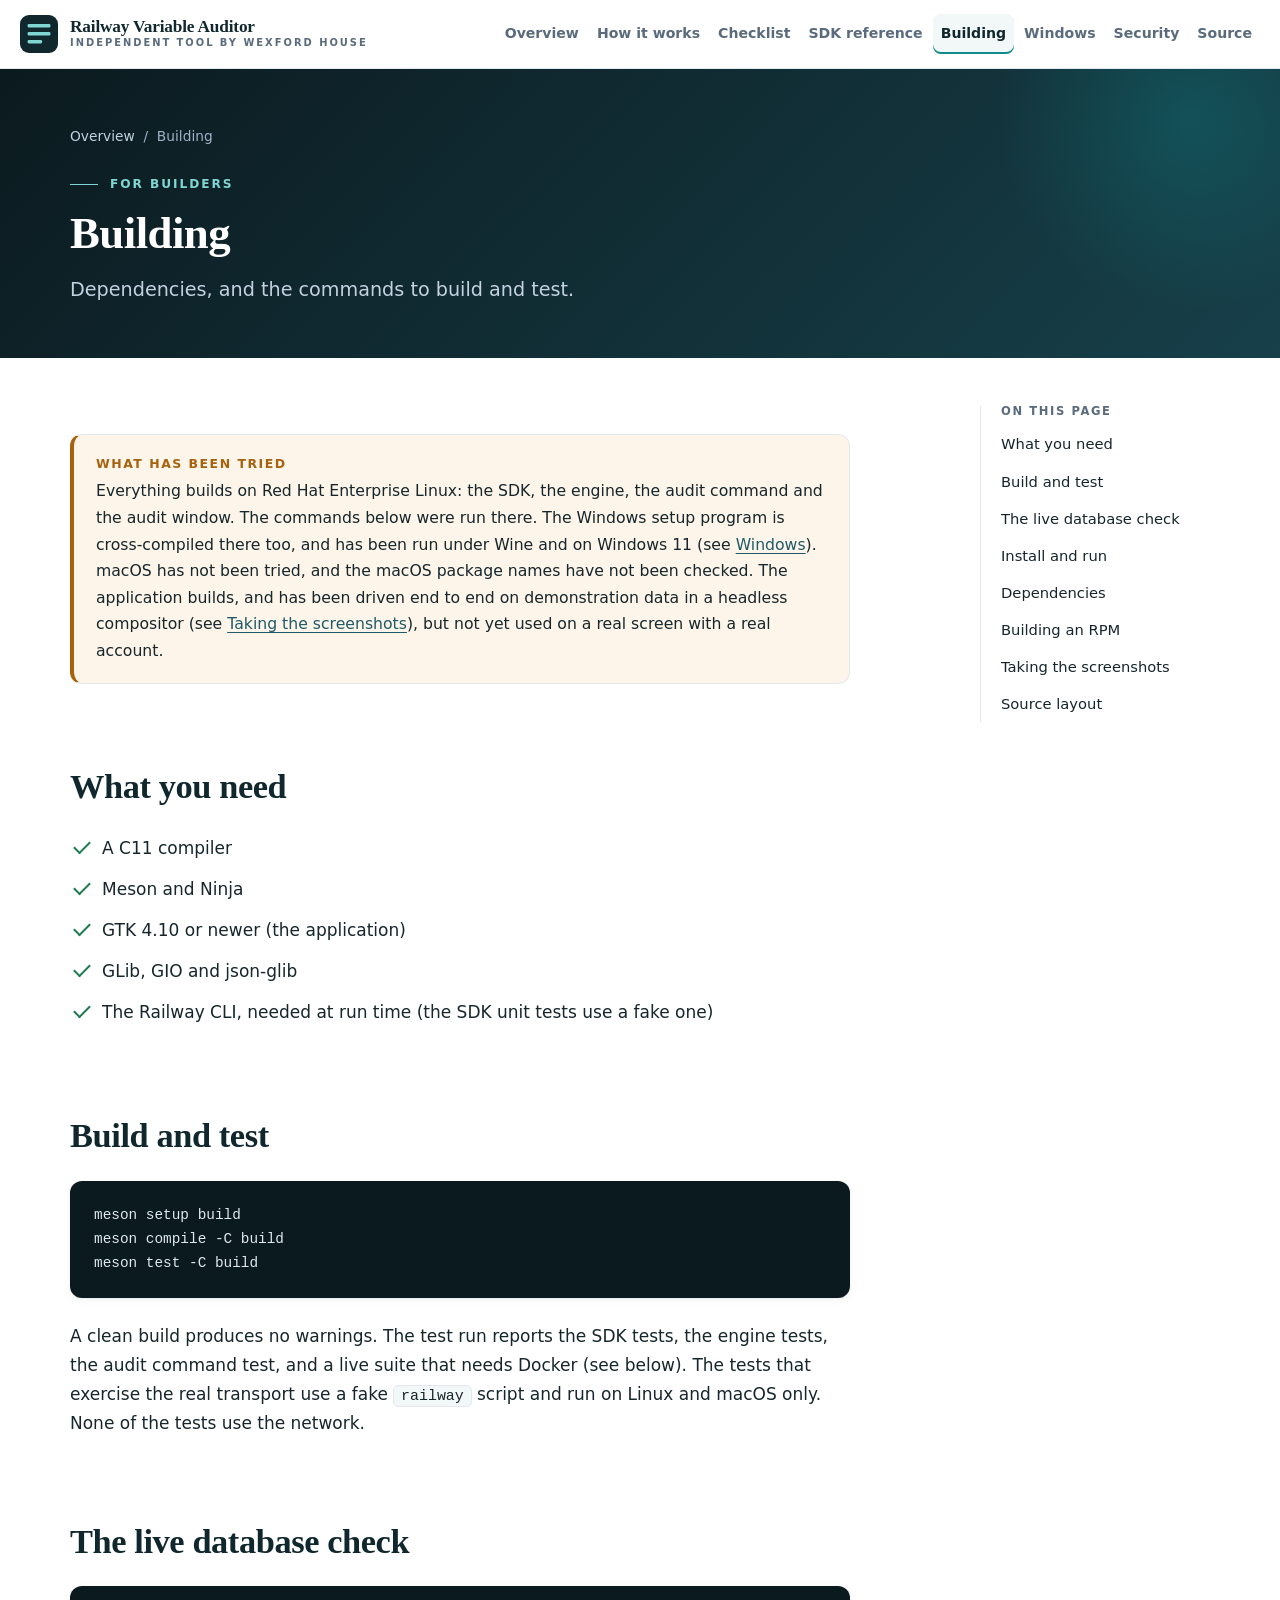
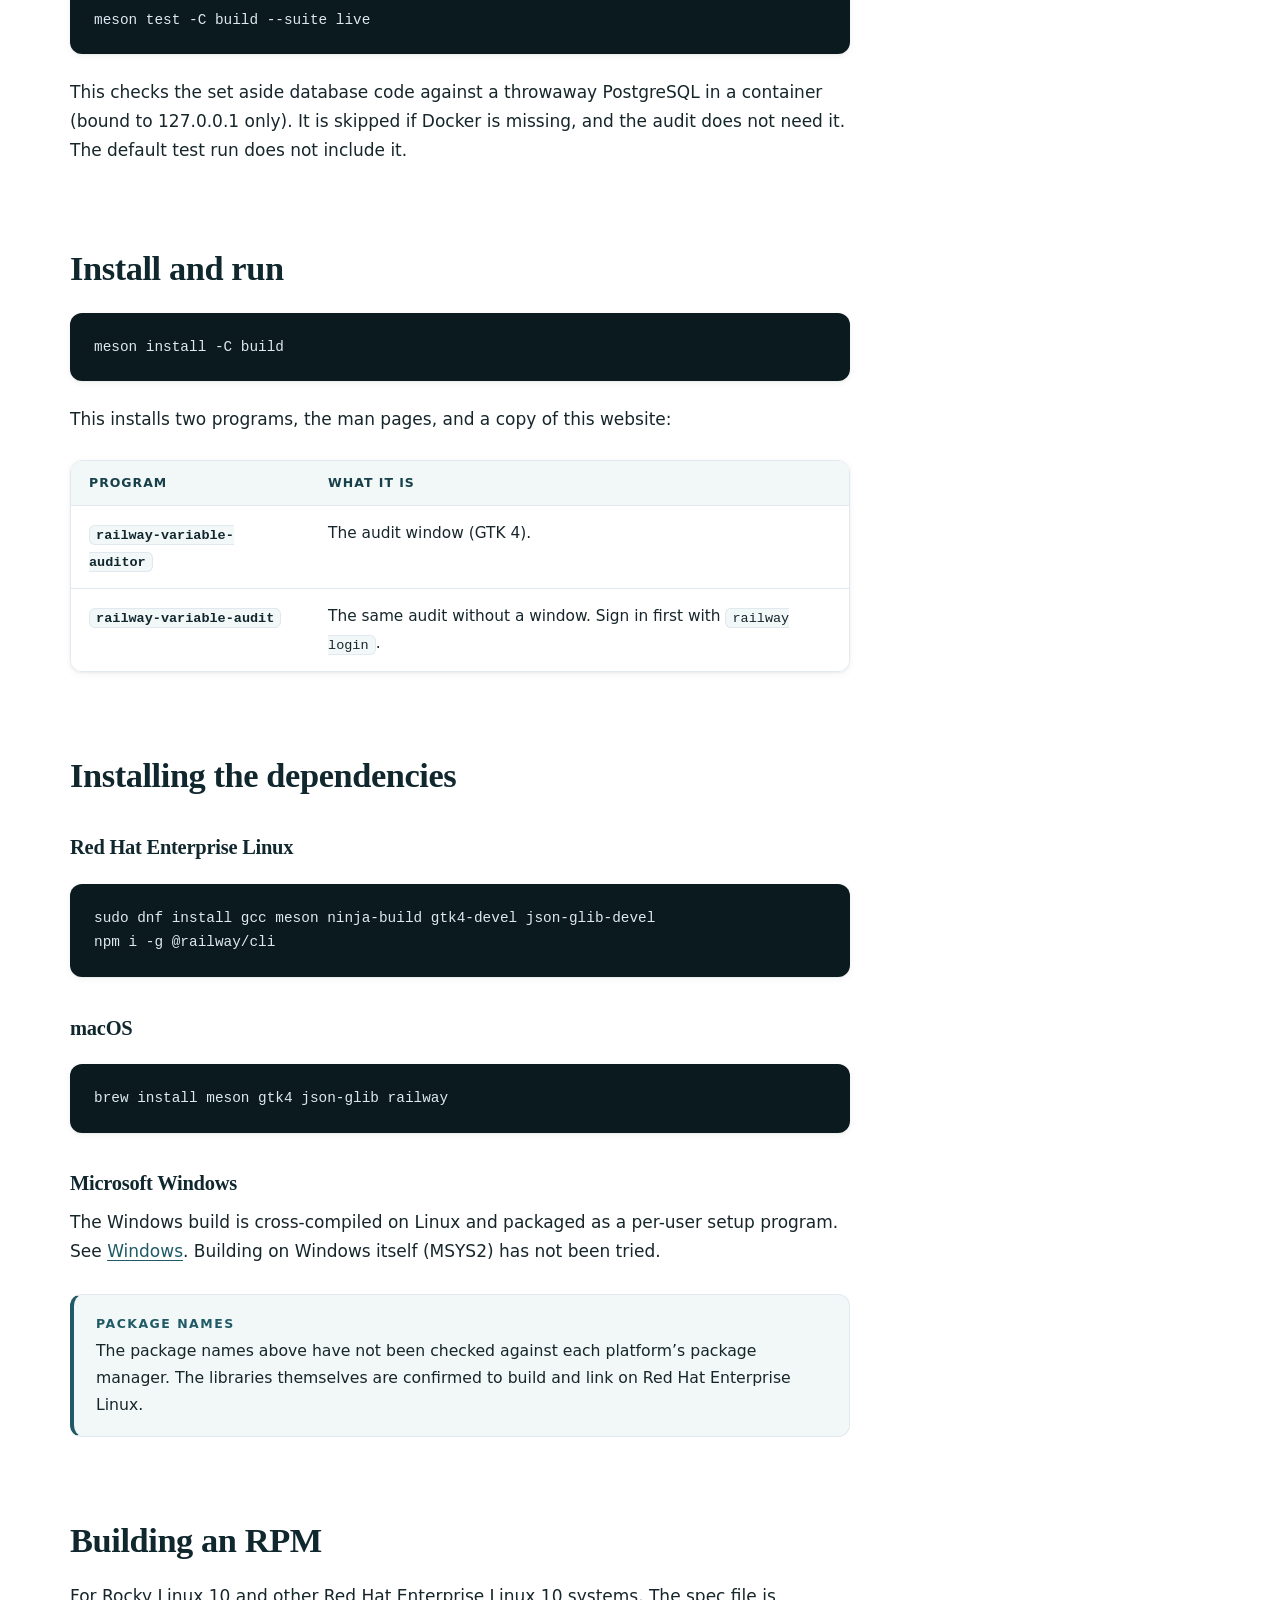
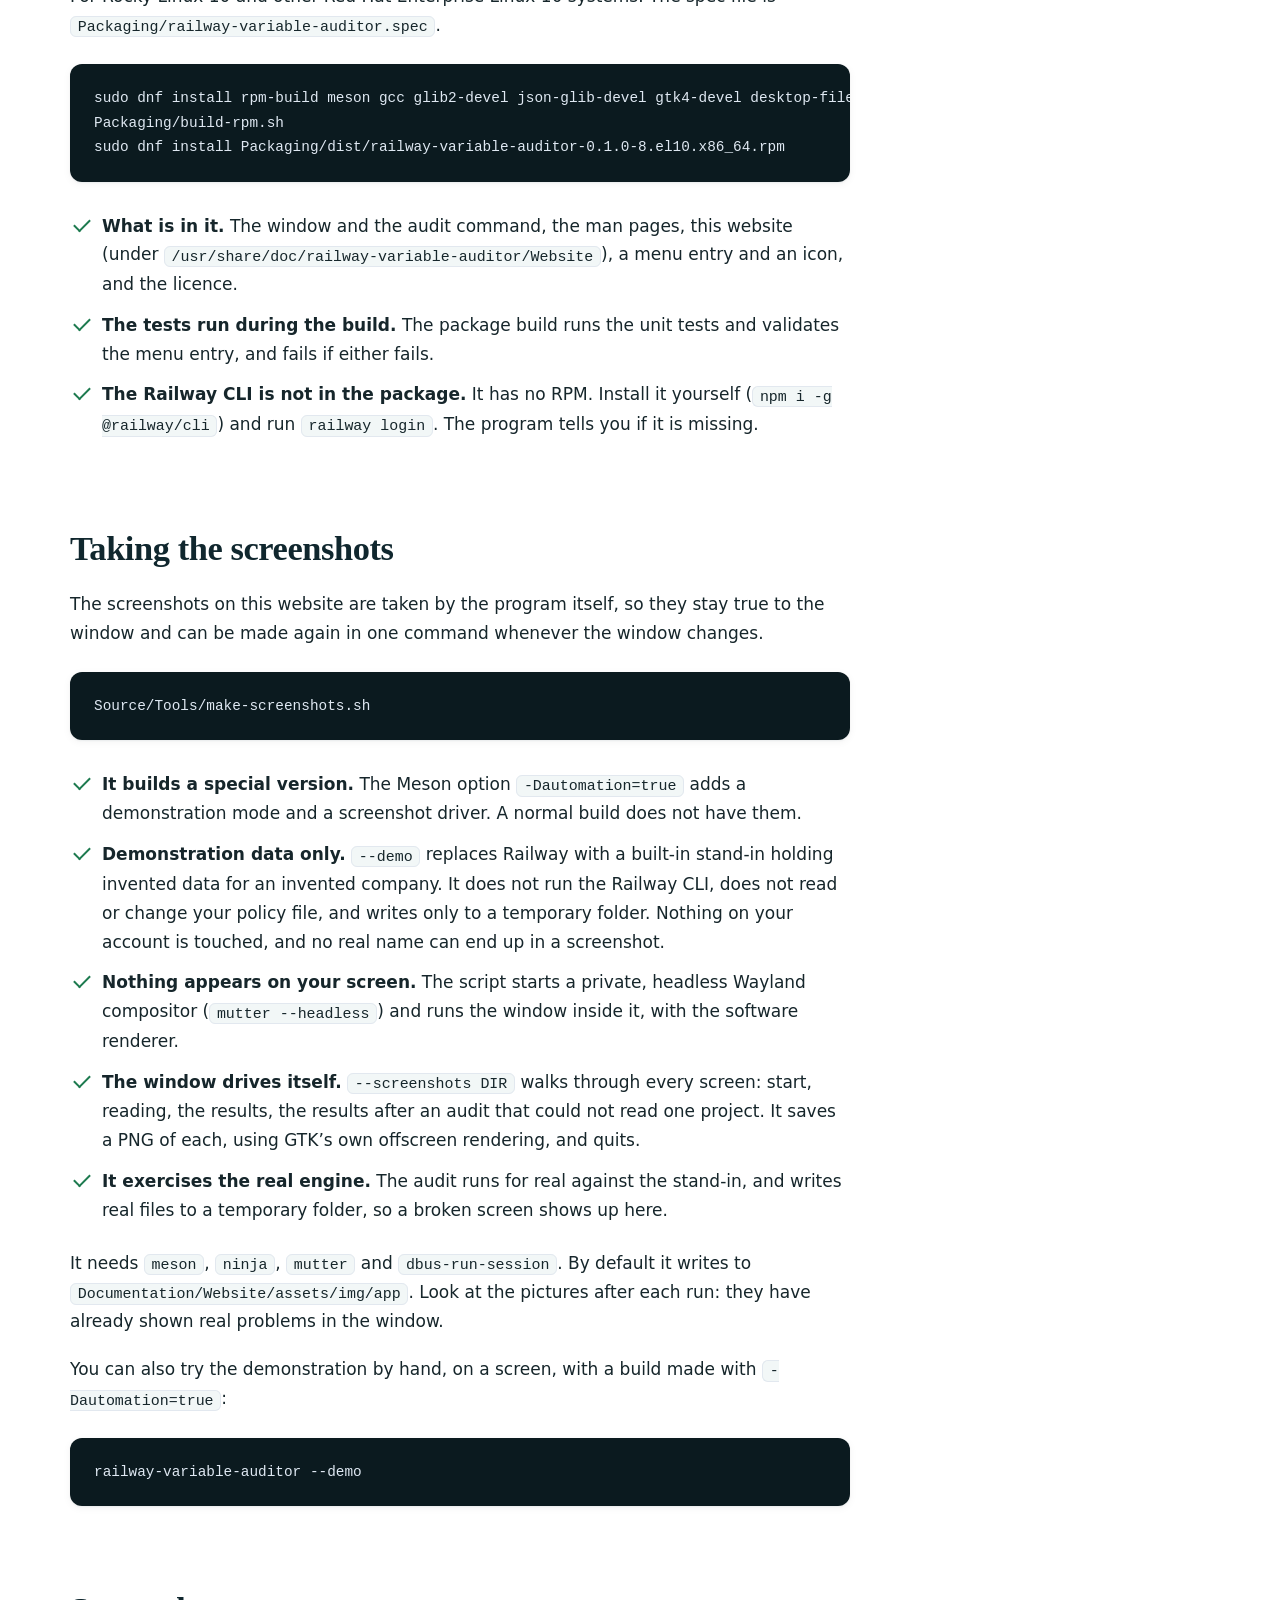
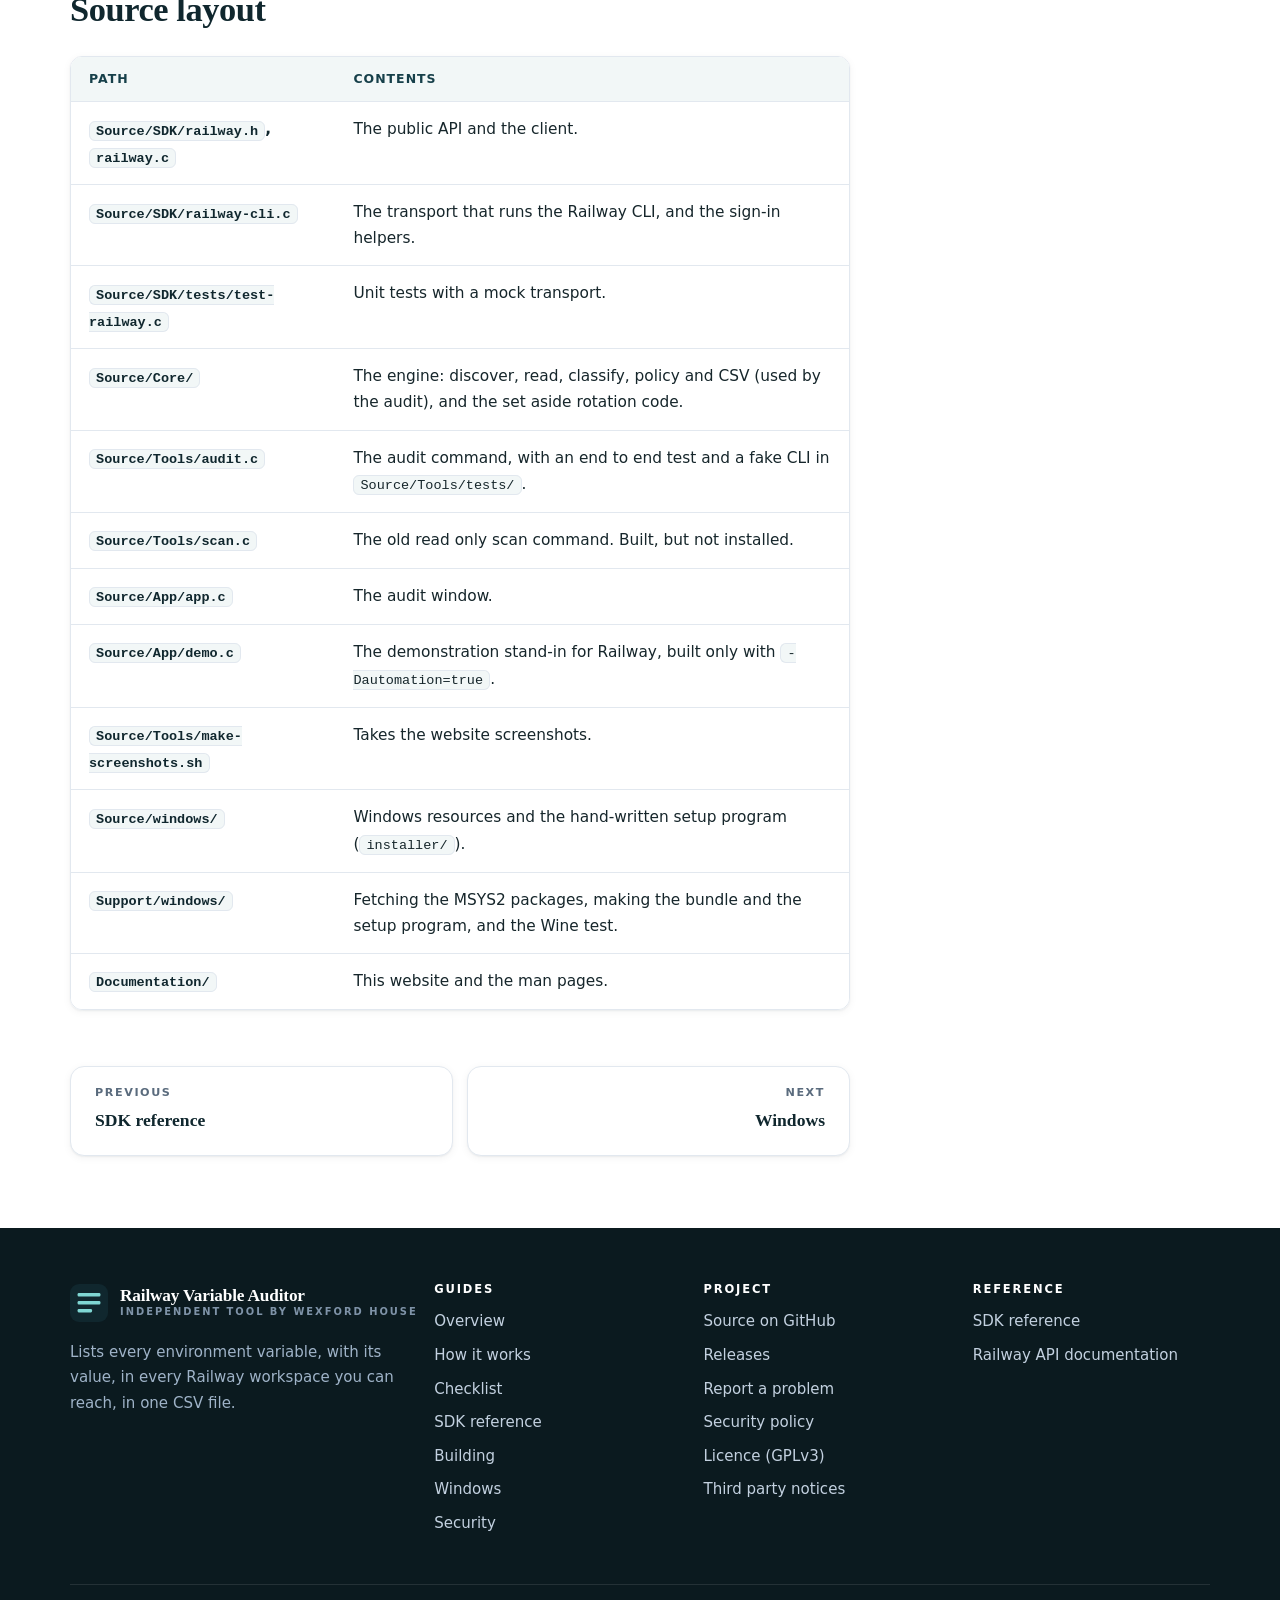
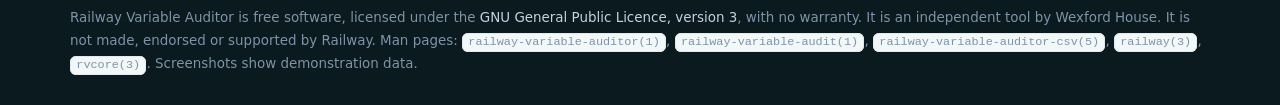
==== commit c707f35b: "Website: record the Windows 11 test results The Windows page, the overview and the building guide sa" ====
--- a/Documentation/Website/building.html
+++ b/Documentation/Website/building.html
@@ -40,7 +40,7 @@
 <div class="wrap doc">
 <article>
 
-<div class="callout warn"><strong class="t">What has been tried</strong><p>Everything builds on Red Hat Enterprise Linux: the SDK, the engine, the audit command and the audit window. The commands below were run there. The Windows setup program is cross-compiled there too, and has only been run under Wine (see <a href="windows.html">Windows</a>). macOS has not been tried, and the macOS package names have not been checked. The application builds, and has been driven end to end on demonstration data in a headless compositor (see <a href="#screenshots">Taking the screenshots</a>), but not yet used on a real screen with a real account.</p></div>
+<div class="callout warn"><strong class="t">What has been tried</strong><p>Everything builds on Red Hat Enterprise Linux: the SDK, the engine, the audit command and the audit window. The commands below were run there. The Windows setup program is cross-compiled there too, and has been run under Wine and on Windows 11 (see <a href="windows.html">Windows</a>). macOS has not been tried, and the macOS package names have not been checked. The application builds, and has been driven end to end on demonstration data in a headless compositor (see <a href="#screenshots">Taking the screenshots</a>), but not yet used on a real screen with a real account.</p></div>
 
 <h2 id="needs">What you need</h2>
 <ul class="checks">
--- a/Documentation/Website/assets/css/style.css
+++ b/Documentation/Website/assets/css/style.css
@@ -101,7 +101,7 @@
 
 .btn { display: inline-flex; align-items: center; gap: 0.625rem; padding: 0.8125rem 1.5rem; border-radius: 62.4375rem; font: 700 .96rem/1 var(--sans); text-decoration: none; transition: transform .15s, background .15s, box-shadow .15s; }
 .btn:hover { transform: translateY(-1px); }
-.btn-gold { background: linear-gradient(180deg, #c9a45f, var(--gold)); color: #04201f; box-shadow: 0 0.375rem 1.125rem rgba(15, 139, 141, .35); }
+.btn-gold { background: linear-gradient(180deg, #4fc3bf, var(--gold)); color: #04201f; box-shadow: 0 0.375rem 1.125rem rgba(15, 139, 141, .35); }
 .btn-gold:hover { color: #04201f; box-shadow: 0 0.625rem 1.5rem rgba(15, 139, 141, .45); }
 .btn-ghost { border: 1px solid rgba(255, 255, 255, .35); color: #fff; }
 .btn-ghost:hover { background: rgba(255, 255, 255, .1); color: #fff; }
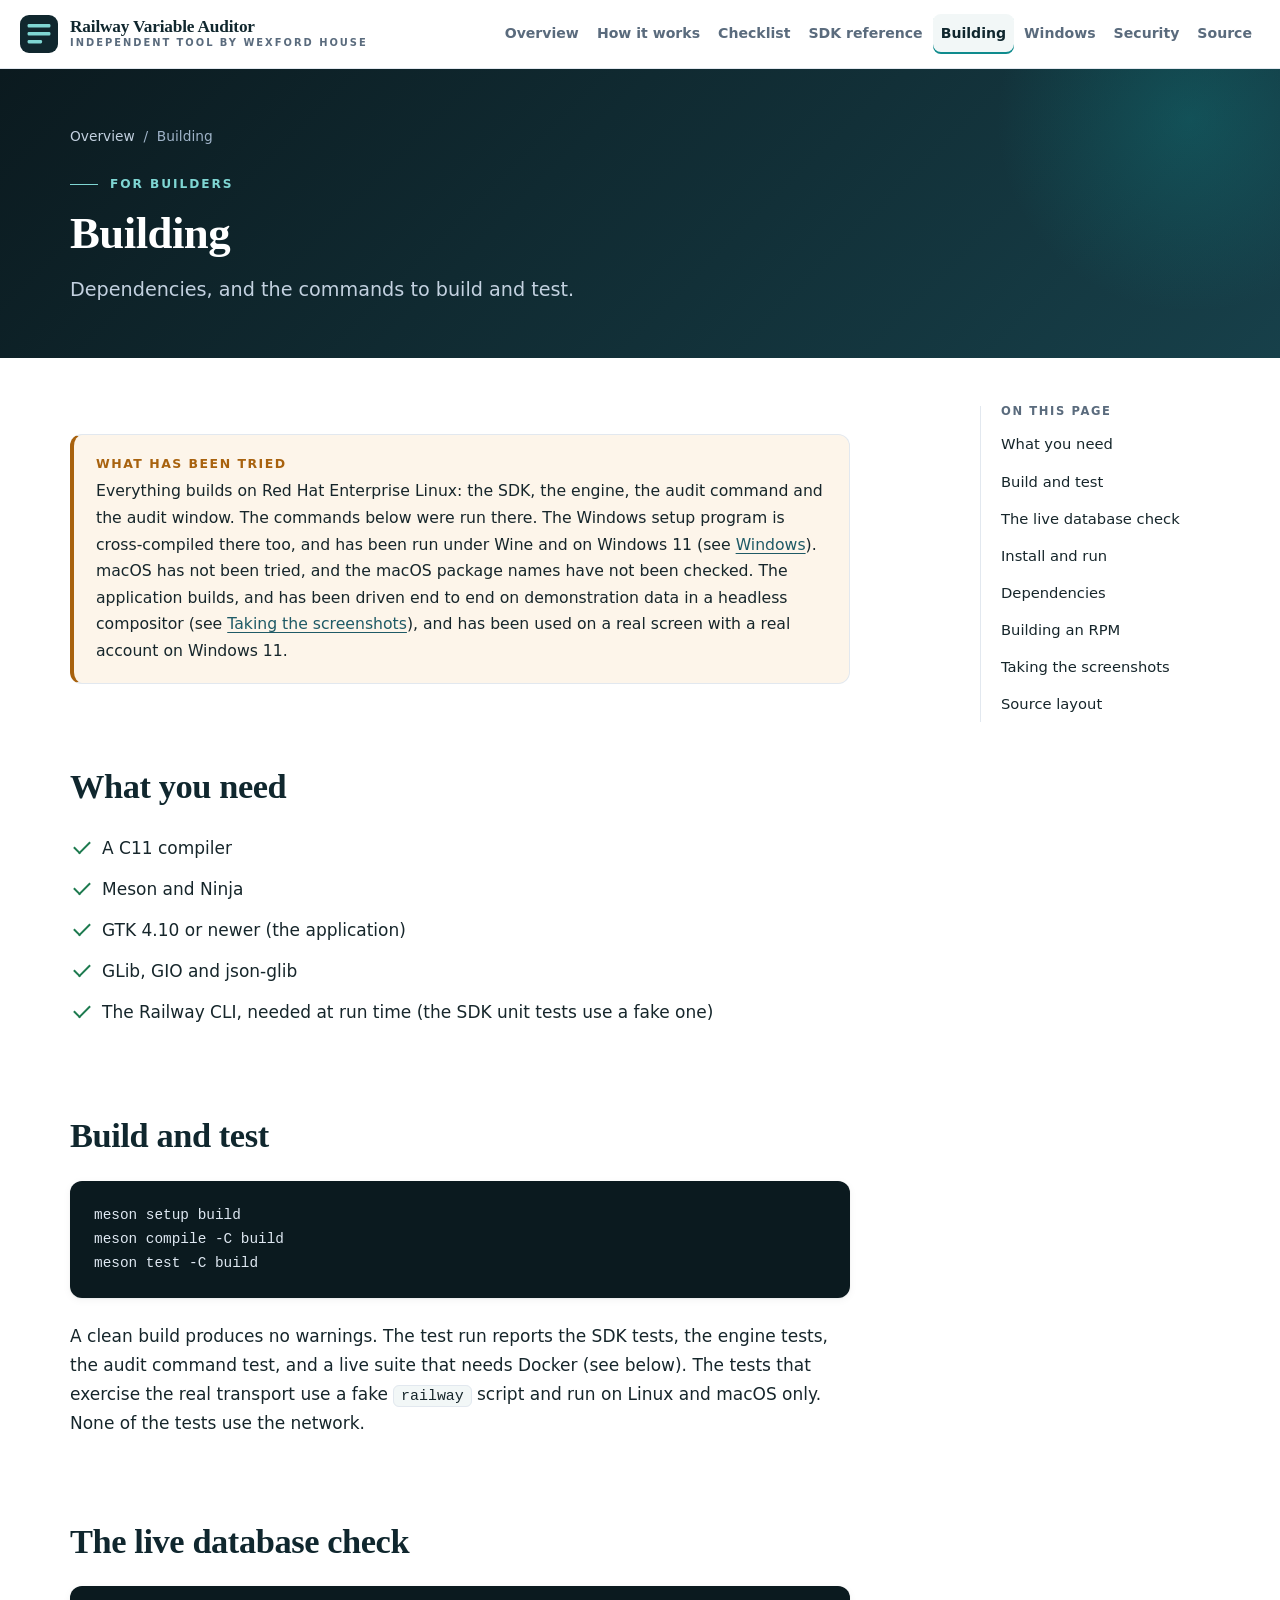
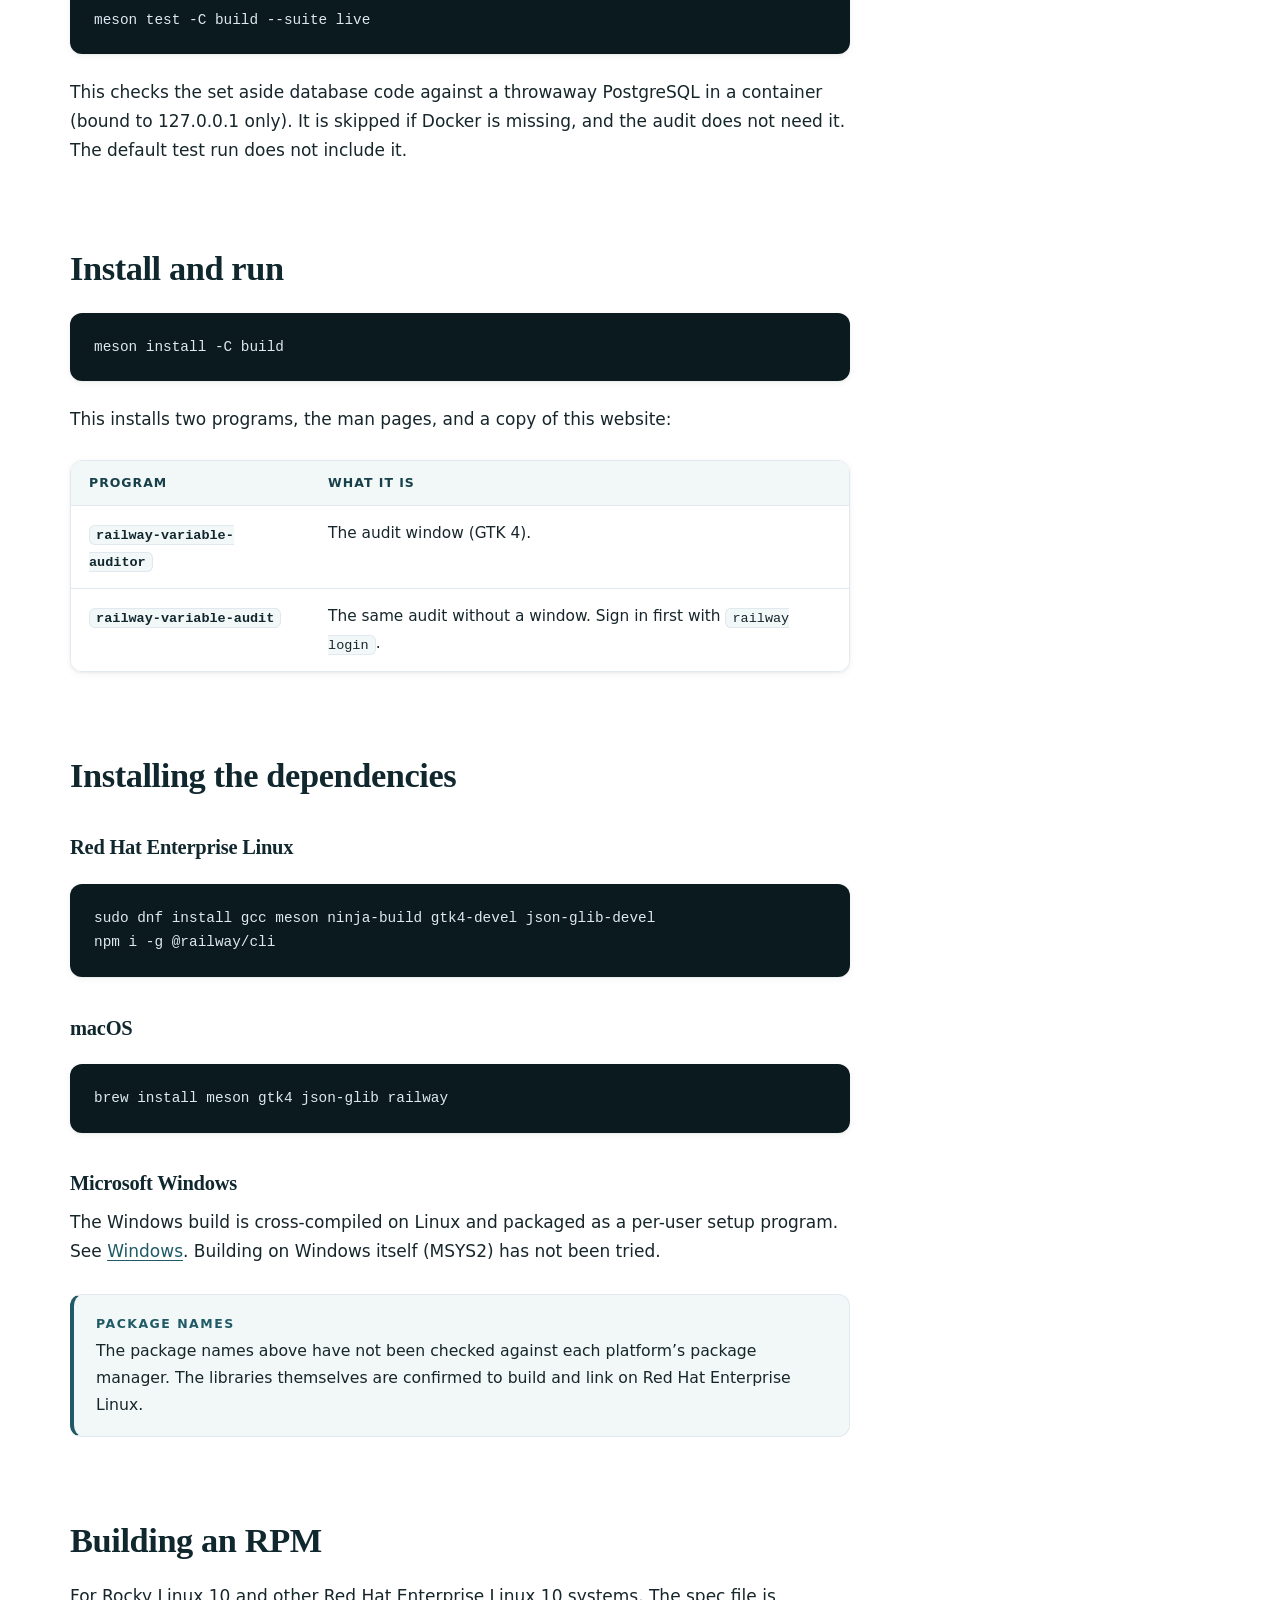
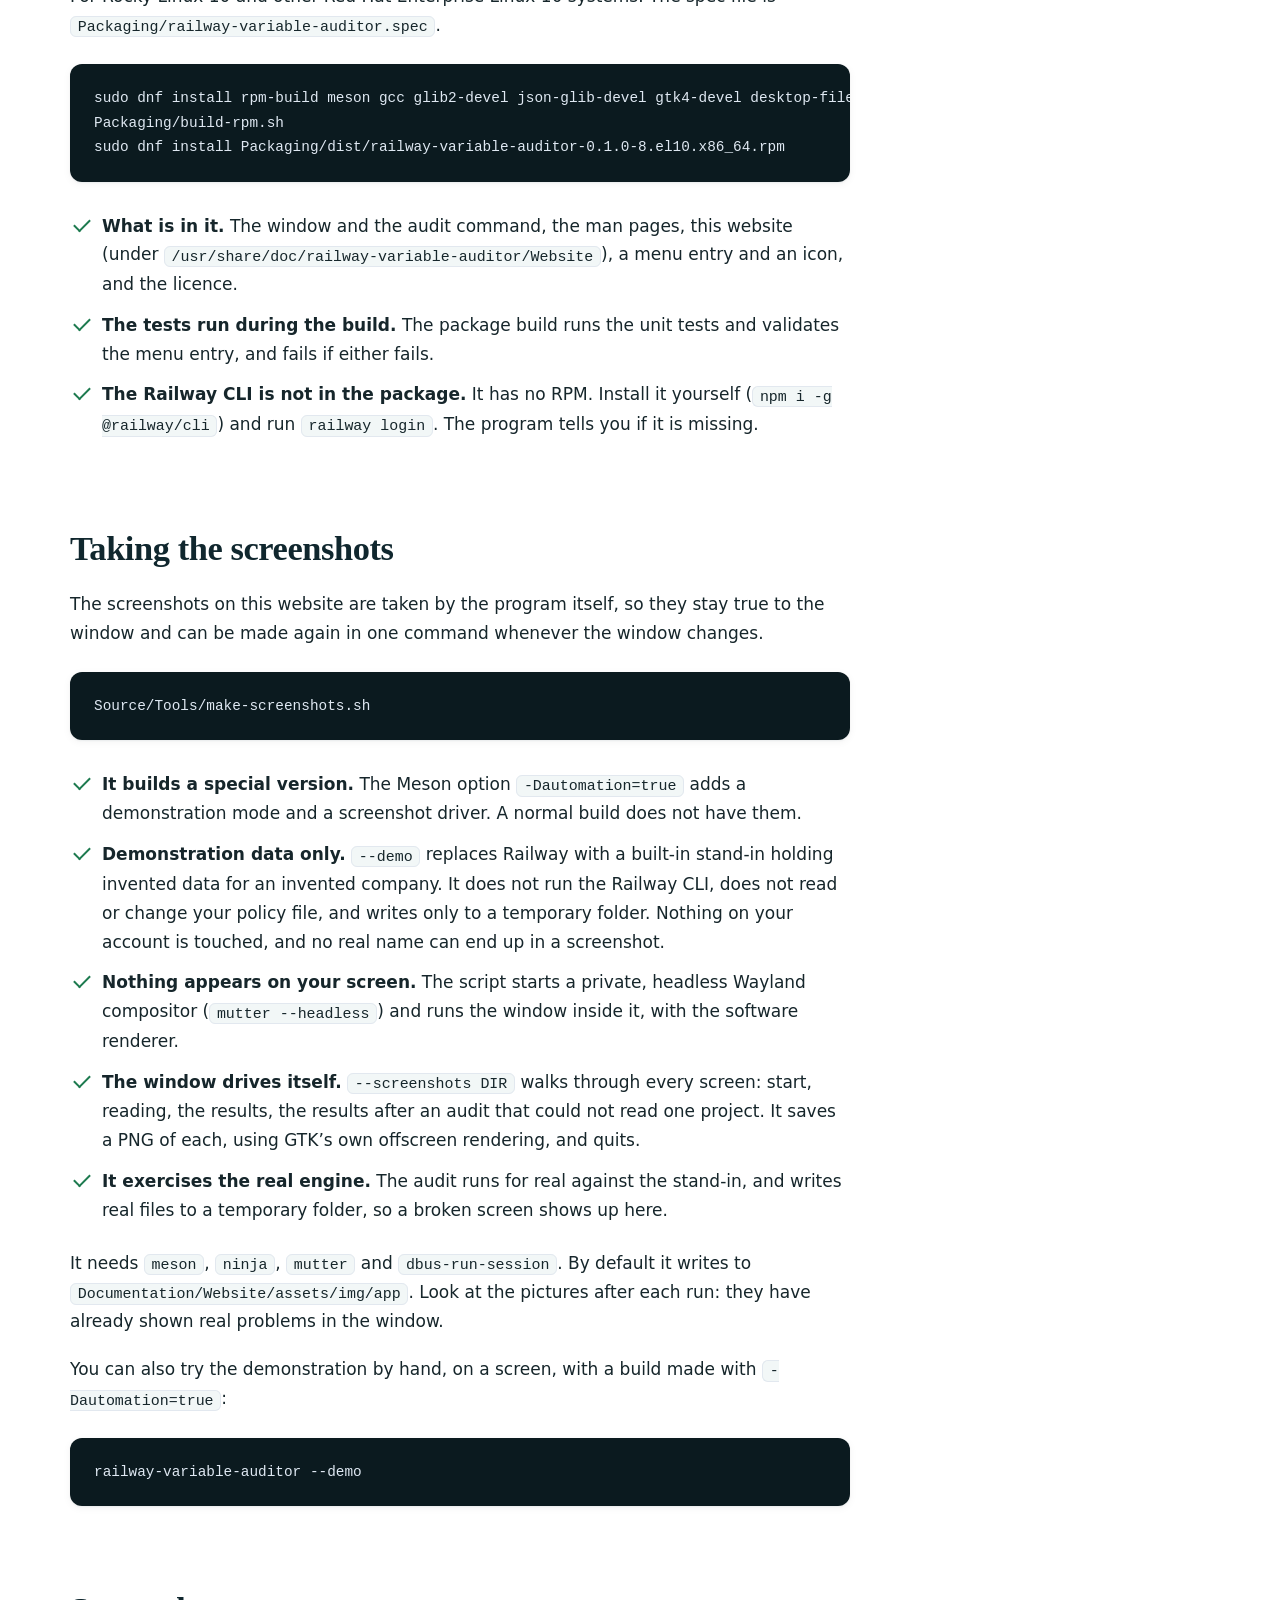
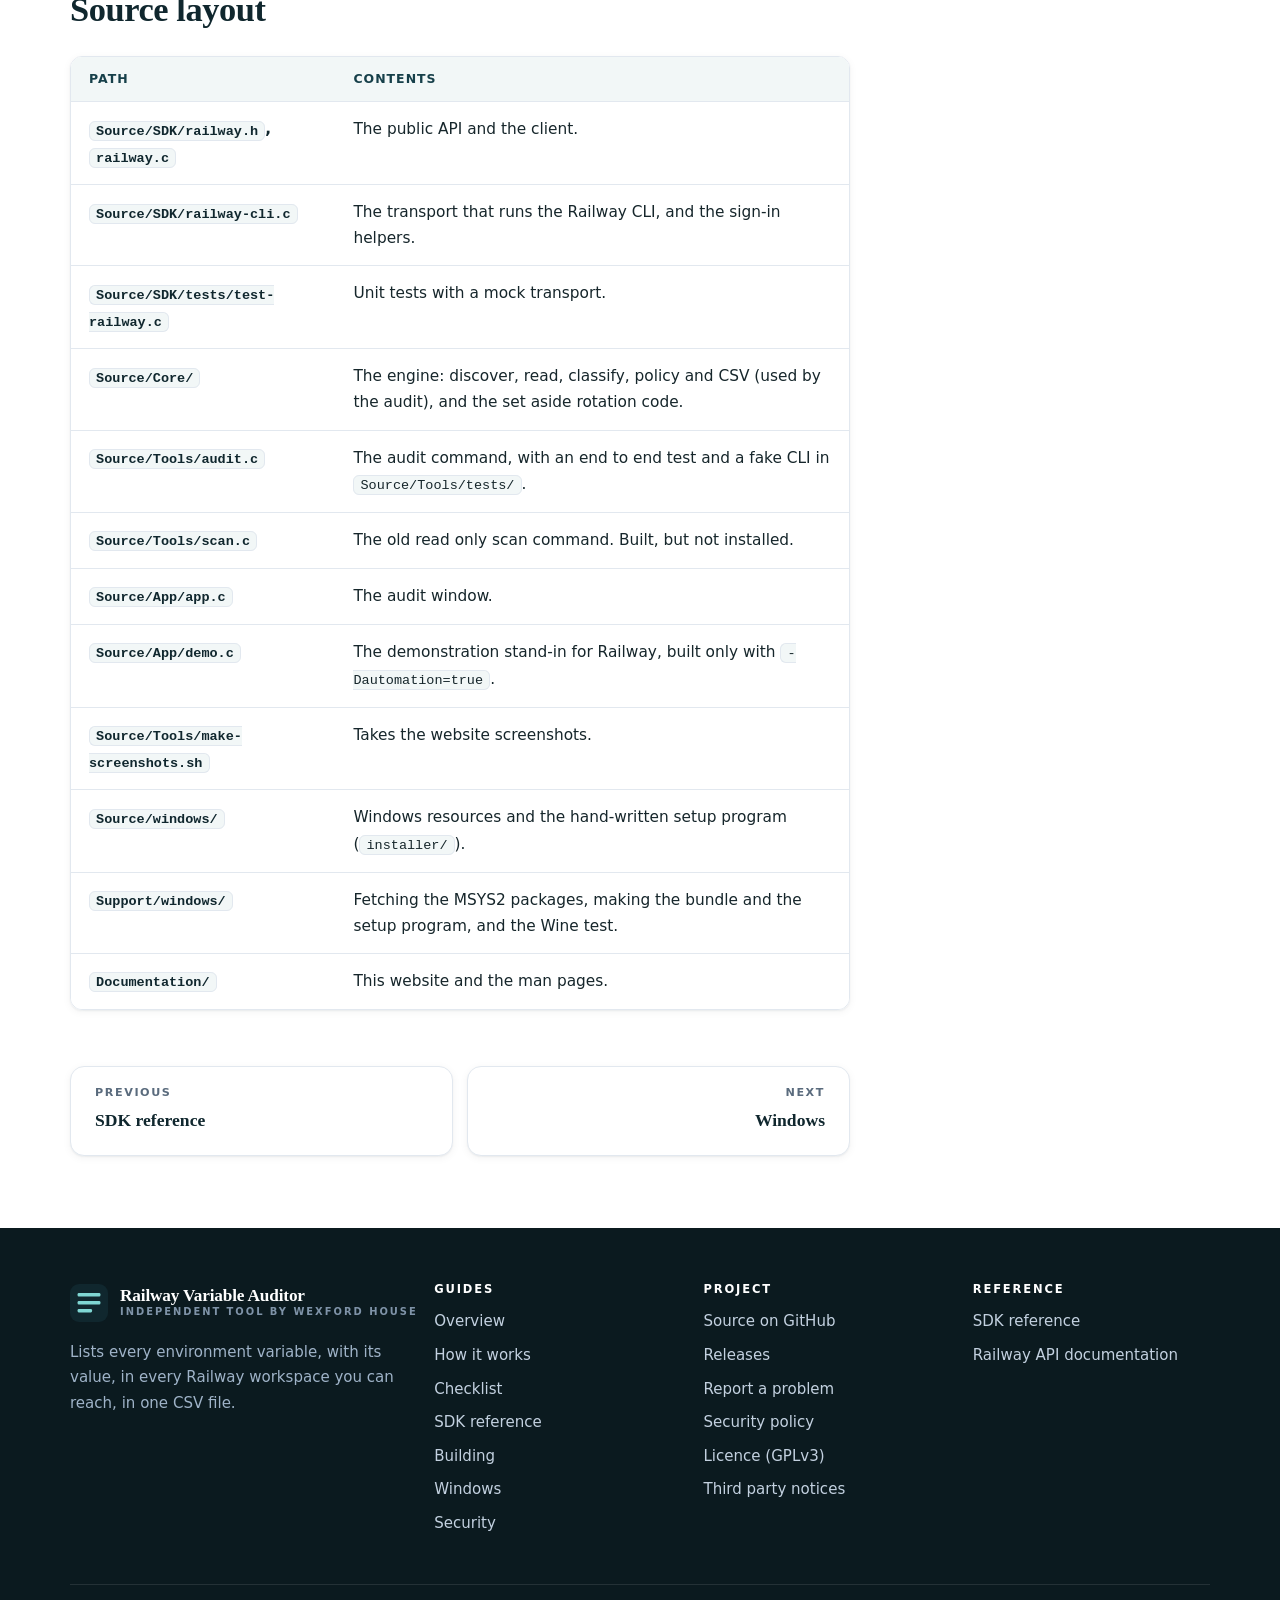
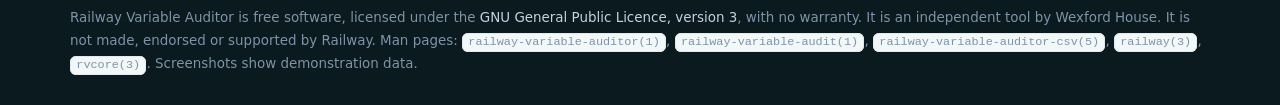
==== commit c8674489: "Website: Windows 11 fully tested, link the release downloads Sign in from the window and uninstall h" ====
--- a/Documentation/Website/building.html
+++ b/Documentation/Website/building.html
@@ -40,7 +40,7 @@
 <div class="wrap doc">
 <article>
 
-<div class="callout warn"><strong class="t">What has been tried</strong><p>Everything builds on Red Hat Enterprise Linux: the SDK, the engine, the audit command and the audit window. The commands below were run there. The Windows setup program is cross-compiled there too, and has been run under Wine and on Windows 11 (see <a href="windows.html">Windows</a>). macOS has not been tried, and the macOS package names have not been checked. The application builds, and has been driven end to end on demonstration data in a headless compositor (see <a href="#screenshots">Taking the screenshots</a>), but not yet used on a real screen with a real account.</p></div>
+<div class="callout warn"><strong class="t">What has been tried</strong><p>Everything builds on Red Hat Enterprise Linux: the SDK, the engine, the audit command and the audit window. The commands below were run there. The Windows setup program is cross-compiled there too, and has been run under Wine and on Windows 11 (see <a href="windows.html">Windows</a>). macOS has not been tried, and the macOS package names have not been checked. The application builds, and has been driven end to end on demonstration data in a headless compositor (see <a href="#screenshots">Taking the screenshots</a>), and has been used on a real screen with a real account on Windows 11.</p></div>
 
 <h2 id="needs">What you need</h2>
 <ul class="checks">
